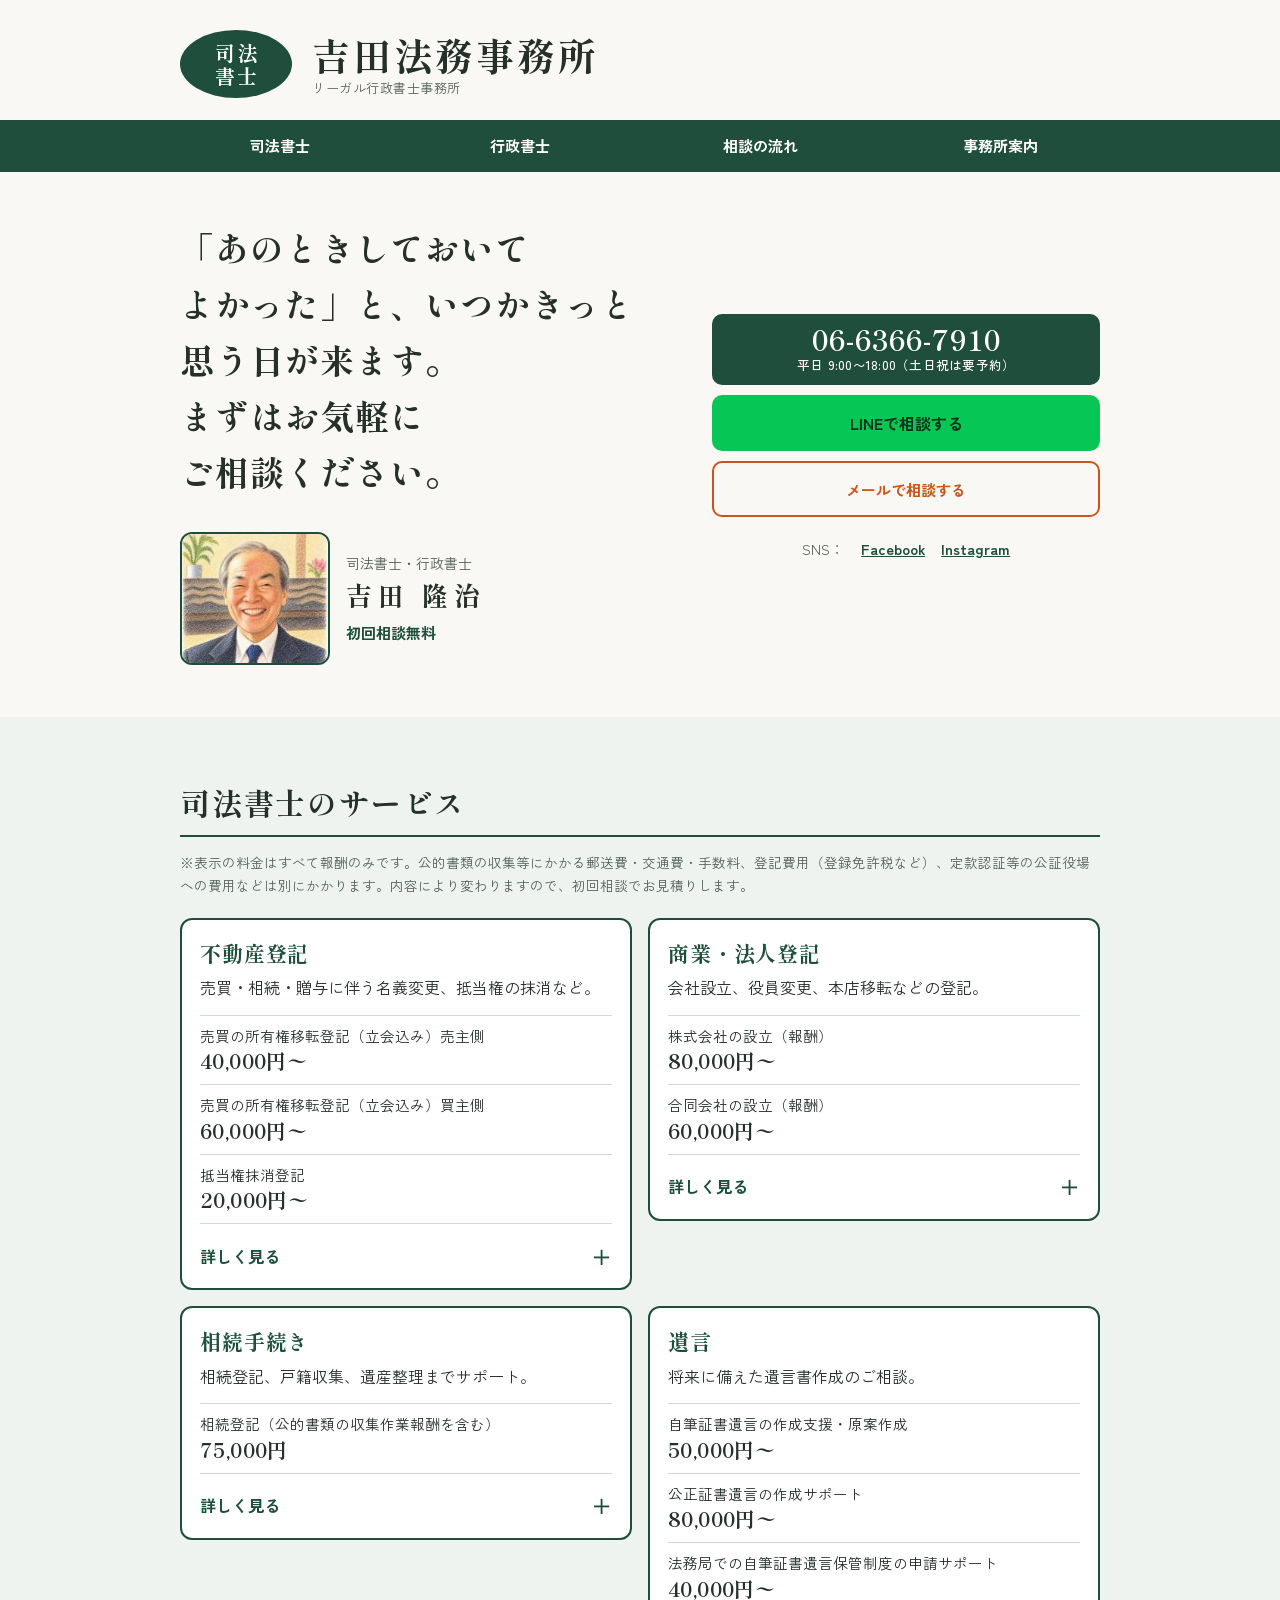
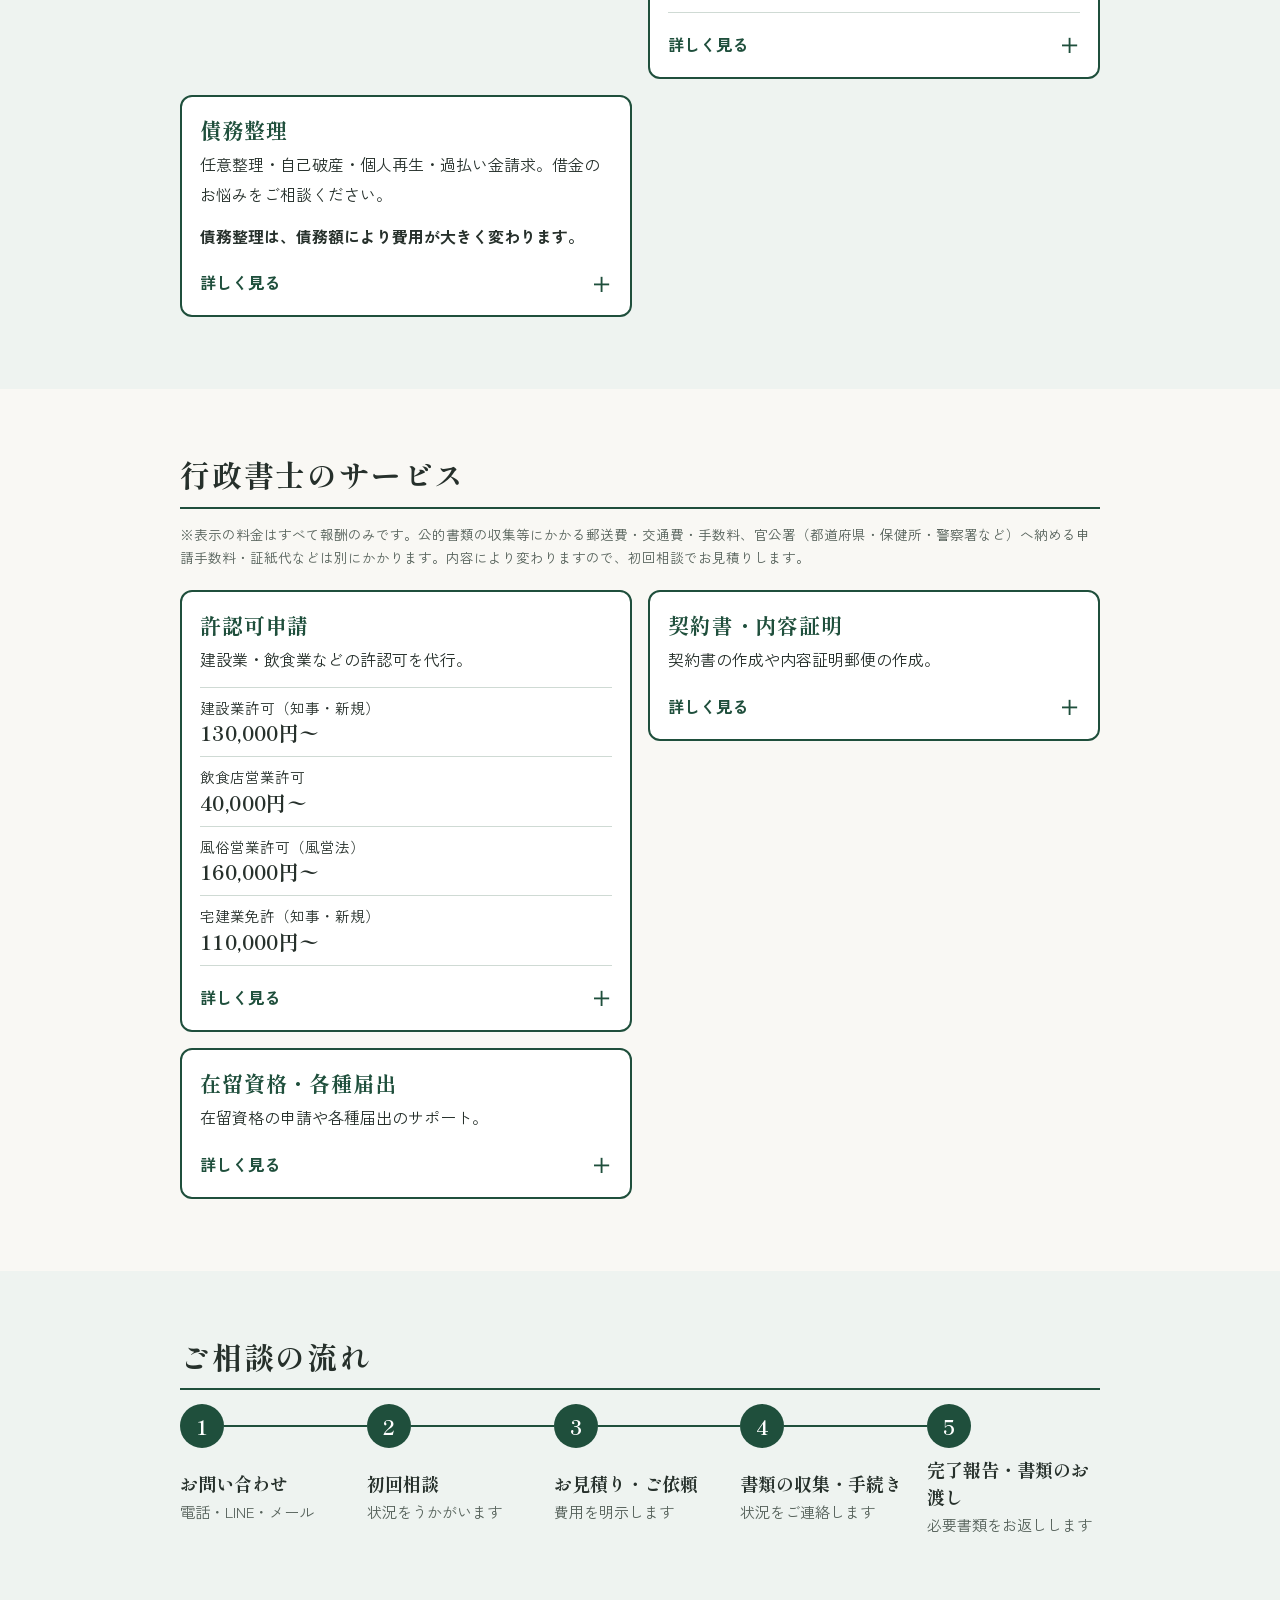
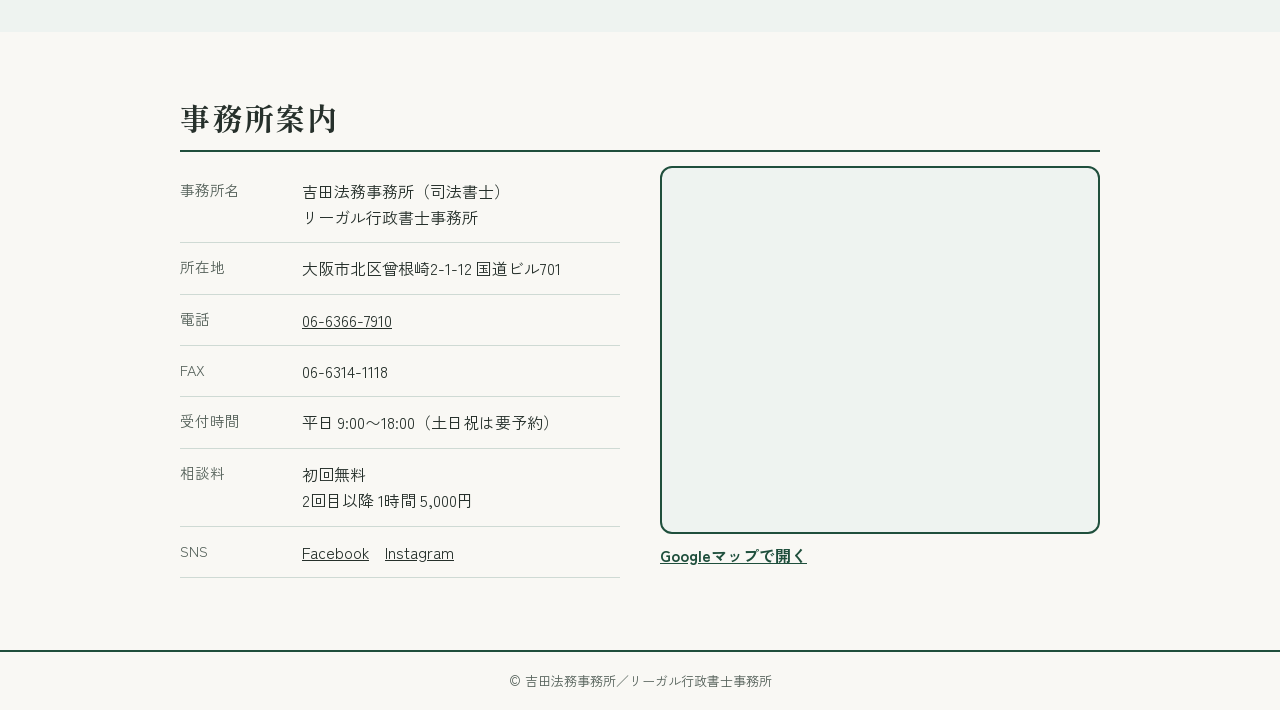
==== case-2611-a8f3/index.html @ 08116816 "確認用ページを更新 Co-Authored-By: Claude Opus 5.5 <noreply@anthropic.com> Claude-Session: https://claude.ai/" ====
<!doctype html>
<html lang="ja">
<head>
<meta charset="utf-8">
<meta name="robots" content="noindex, nofollow">
<meta name="viewport" content="width=device-width, initial-scale=1">
<title>吉田法務事務所｜大阪市北区の司法書士・行政書士</title>
<meta name="description" content="大阪市北区曾根崎の司法書士・行政書士事務所。不動産登記、相続、会社設立、遺言、債務整理、許認可申請などのご相談を承ります。初回相談無料。">
<link rel="preconnect" href="https://fonts.googleapis.com">
<link rel="preconnect" href="https://fonts.gstatic.com" crossorigin>
<link href="https://fonts.googleapis.com/css2?family=Shippori+Mincho:wght@500;700&family=Zen+Kaku+Gothic+New:wght@400;500;700&display=swap" rel="stylesheet">
<style>
:root{
  --green:#1f4f3c;      /* 名刺の楕円・枠・罫線の深緑 */
  --green-pale:#eef3f0;
  --ink:#26302b;
  --muted:#55615a;
  --orange:#c9541c;     /* 名刺のメールアドレスの色 */
  --line-green:#06c755;
  --paper:#f9f8f4;
  --mincho:"Shippori Mincho","Hiragino Mincho ProN","Yu Mincho","Noto Serif CJK JP",serif;
  --gothic:"Zen Kaku Gothic New","Hiragino Kaku Gothic ProN","Yu Gothic","Noto Sans CJK JP",sans-serif;
}
*{box-sizing:border-box}
html{scroll-behavior:smooth;-webkit-text-size-adjust:100%;scroll-padding-top:58px}
body{margin:0;background:var(--paper);color:var(--ink);font:400 16px/1.85 var(--gothic);padding-bottom:76px;overflow-wrap:anywhere}
a{color:inherit}
:focus-visible{outline:3px solid var(--orange);outline-offset:2px}
h1,h2,h3,p,ul,dl,dd,ol{margin:0;padding:0}
.wrap{max-width:960px;margin:0 auto;padding-left:20px;padding-right:20px}

/* 名刺の上段：楕円＋事務所名 */
.card-head{display:flex;align-items:center;gap:14px;padding:22px 0 18px}
.seal{flex:none;display:grid;place-items:center;width:84px;height:52px;border-radius:50%;background:var(--green);color:#fff;font:700 15px/1.15 var(--mincho);letter-spacing:.14em;text-align:center;padding-left:.14em}
.name{font:700 clamp(23px,6.6vw,38px)/1.25 var(--mincho);letter-spacing:.08em}
.subname{font-size:13px;color:var(--muted);letter-spacing:.04em;line-height:1.5}

.hero{display:grid;gap:24px;padding-top:30px;padding-bottom:44px}
.hero h1{font:700 clamp(21px,6vw,34px)/1.65 var(--mincho);letter-spacing:.03em}
.hero h1 span{display:block}
.person{display:flex;align-items:center;gap:16px}
.person img{width:124px;height:auto;display:block;border:2px solid var(--green);border-radius:12px}
.person .title{font-size:14px;color:var(--muted)}
.person .pname{font:700 26px/1.4 var(--mincho);letter-spacing:.22em}
.person .free{margin-top:6px;font-size:15px;font-weight:700;color:var(--green)}

.contact{display:grid;gap:10px}
.btn{display:flex;align-items:center;justify-content:center;min-height:56px;padding:10px 16px;border-radius:10px;font-weight:700;text-decoration:none;text-align:center;line-height:1.4}
.btn-tel{background:var(--green);color:#fff;font:700 27px/1.2 var(--mincho);letter-spacing:.04em;flex-direction:column}
.btn-tel small{font:500 12.5px/1.5 var(--gothic);letter-spacing:.02em}
.btn-line{background:var(--line-green);color:#04331a}
.btn-mail{border:2px solid var(--orange);color:var(--orange);font-size:15px}

.sns{display:flex;align-items:center;justify-content:center;gap:16px;font-size:14.5px;color:var(--muted)}
.sns a{display:inline-flex;align-items:center;min-height:44px;font-weight:700;color:var(--green)}
/* 名刺の左下の枠 */
.frame{border:2px solid var(--green);border-radius:12px;background:#fff}

/* ナビゲーション：名刺の中央の線を太くした帯 */
.gnav{position:sticky;top:0;z-index:6;background:var(--green)}
.gnav ul{list-style:none;display:grid;grid-template-columns:repeat(4,1fr);max-width:960px;margin:0 auto}
.gnav a{display:flex;align-items:center;justify-content:center;min-height:48px;padding:4px 2px;color:#fff;text-decoration:none;font-weight:700;font-size:13px;line-height:1.3;text-align:center}
.gnav a:focus-visible{outline-color:#fff;outline-offset:-4px}
/* セクションの区切り：背景を交互に変える */
.band{padding:48px 0 56px}
.band-pale{background:var(--green-pale)}
.sec-title{font:700 clamp(23px,6vw,30px)/1.45 var(--mincho);letter-spacing:.06em;padding-bottom:10px;border-bottom:2px solid var(--green);margin-bottom:14px}
.note{font-size:13.5px;line-height:1.75;color:var(--muted);margin-bottom:20px}
.svc-grid{display:grid;gap:16px;align-items:start}

.svc{padding:18px 18px 8px}
.svc h3{font:700 21px/1.5 var(--mincho);color:var(--green);letter-spacing:.04em}
.svc .lead{margin-top:4px}
.prices{margin-top:12px;border-top:1px solid #cfdad4}
.prices div{padding:9px 0;border-bottom:1px solid #cfdad4;line-height:1.55}
.prices dt{font-size:14.5px}
.prices dd{font:700 20px/1.4 var(--mincho);color:var(--ink);letter-spacing:.02em}
.price-text{margin-top:12px;font-weight:700}
details{margin-top:8px}
summary{cursor:pointer;min-height:48px;display:flex;align-items:center;justify-content:space-between;font-weight:700;color:var(--green);list-style:none}
summary::-webkit-details-marker{display:none}
summary::after{content:"＋";font-size:20px}
details[open] summary::after{content:"－"}
.detail h4{margin:12px 0 2px;font-size:15px;color:var(--green)}
.detail ul{padding-left:1.2em;font-size:15px;line-height:1.75}
.detail .small{margin:12px 0 10px;font-size:13.5px;line-height:1.75;color:var(--muted)}

.flow{list-style:none;display:grid;gap:0}
.flow li{display:grid;grid-template-columns:44px 1fr;gap:14px;padding-bottom:20px;position:relative}
.flow li:not(:last-child)::before{content:"";position:absolute;left:21px;top:44px;bottom:0;width:2px;background:var(--green)}
.flow .num{width:44px;height:44px;border-radius:50%;background:var(--green);color:#fff;display:grid;place-items:center;font:700 20px var(--mincho)}
.flow strong{display:block;font:700 18px/1.5 var(--mincho)}
.flow span.t{font-size:15px;color:var(--muted)}

.office{display:grid;gap:0}
.office-layout{display:grid;gap:24px}
.map iframe{display:block;width:100%;height:280px;border:2px solid var(--green);border-radius:12px;background:var(--green-pale)}
.map a{display:inline-flex;align-items:center;min-height:44px;font-weight:700;color:var(--green)}
.office div{display:grid;grid-template-columns:5.5em 1fr;gap:10px;padding:12px 0;border-bottom:1px solid #cfdad4;line-height:1.65}
.office dt{color:var(--muted);font-size:14.5px}
.office a.mail{color:var(--orange)}
footer{border-top:2px solid var(--green);padding:18px 0;font-size:13px;color:var(--muted);text-align:center;line-height:1.7}

/* スマホ下部の連絡ボタン */
.bar{position:fixed;left:0;right:0;bottom:0;z-index:5;display:grid;grid-template-columns:5fr 4fr 4fr;gap:8px;padding:8px 10px calc(8px + env(safe-area-inset-bottom));background:#fff;border-top:2px solid var(--green)}
.bar a{min-height:50px;display:flex;align-items:center;justify-content:center;border-radius:9px;text-decoration:none;font-weight:700;font-size:15px}
.bar .t{background:var(--green);color:#fff}
.bar .l{background:var(--line-green);color:#04331a}
.bar .m{border:2px solid var(--orange);color:var(--orange)}

@media (min-width:760px){
  body{padding-bottom:0}
  .bar{display:none}
  .card-head{gap:20px;padding:30px 0 22px}
  .seal{width:112px;height:68px;font-size:20px}
  .hero{grid-template-columns:1.25fr 1fr;align-items:center;gap:32px 48px;padding-top:48px;padding-bottom:52px}
  .hero h1,.person{grid-column:1}
  .contact{grid-column:2;grid-row:1 / span 2}
  .person img{width:150px}
  .svc-grid{grid-template-columns:1fr 1fr}
  .gnav a{font-size:15px;min-height:52px}
  .band{padding:64px 0 72px}
  .flow{grid-template-columns:repeat(5,1fr);gap:14px}
  .flow li{grid-template-columns:1fr;gap:8px}
  .flow li:not(:last-child)::before{left:44px;right:-14px;top:21px;bottom:auto;width:auto;height:2px}
  .office div{grid-template-columns:7em 1fr}
  .office-layout{grid-template-columns:1fr 1fr;gap:40px;align-items:stretch}
  .map{display:flex;flex-direction:column}
  .map iframe{flex:1;min-height:320px;height:auto}
}
@media (prefers-reduced-motion:reduce){html{scroll-behavior:auto}}
</style>
</head>
<body>
<div class="wrap">
  <header class="card-head">
    <div class="seal" aria-hidden="true">司法<br>書士</div>
    <div>
      <div class="name">吉田法務事務所</div>
      <div class="subname">リーガル行政書士事務所</div>
    </div>
  </header>
</div>
<nav class="gnav" aria-label="ページ内メニュー">
  <ul>
    <li><a href="#shihou">司法書士</a></li>
    <li><a href="#gyousei">行政書士</a></li>
    <li><a href="#flow">相談の流れ</a></li>
    <li><a href="#office">事務所案内</a></li>
  </ul>
</nav>

<main>
  <div class="wrap hero">
    <h1><span>「あのときしておいて</span><span>よかった」と、いつかきっと</span><span>思う日が来ます。</span><span>まずはお気軽に</span><span>ご相談ください。</span></h1>
    <div class="person">
      <img src="assets/yoshida.jpg" width="193" height="170" alt="吉田隆治の似顔絵イラスト">
      <div>
        <div class="title">司法書士・行政書士</div>
        <div class="pname">吉田 隆治</div>
        <div class="free">初回相談無料</div>
      </div>
    </div>
    <div class="contact" id="contact">
      <a class="btn btn-tel" href="tel:0663667910">06-6366-7910<small>平日 9:00〜18:00（土日祝は要予約）</small></a>
      <a class="btn btn-line" href="https://lin.ee/ox8c9HK" target="_blank" rel="noopener">LINEで相談する</a>
      <a class="btn btn-mail" href="mailto:yoshidahoumujimusho@gmail.com">メールで相談する</a>
      <p class="sns">SNS：<a href="https://www.facebook.com/share/156BoX4msZd/" target="_blank" rel="noopener">Facebook</a><a href="https://www.instagram.com/yoshidahoumujimusho/" target="_blank" rel="noopener">Instagram</a></p>
    </div>
  </div>

  <section id="shihou" class="band band-pale"><div class="wrap">
    <h2 class="sec-title">司法書士のサービス</h2>
    <p class="note">※表示の料金はすべて報酬のみです。公的書類の収集等にかかる郵送費・交通費・手数料、登記費用（登録免許税など）、定款認証等の公証役場への費用などは別にかかります。内容により変わりますので、初回相談でお見積りします。</p>
    <div class="svc-grid">

      <article class="svc frame">
        <h3>不動産登記</h3>
        <p class="lead">売買・相続・贈与に伴う名義変更、抵当権の抹消など。</p>
        <dl class="prices">
          <div><dt>売買の所有権移転登記（立会込み）売主側</dt><dd>40,000円〜</dd></div>
          <div><dt>売買の所有権移転登記（立会込み）買主側</dt><dd>60,000円〜</dd></div>
          <div><dt>抵当権抹消登記</dt><dd>20,000円〜</dd></div>
        </dl>
        <details><summary>詳しく見る</summary><div class="detail">
          <h4>こんなときに</h4><ul><li>不動産を購入・売却した</li><li>親から家や土地をもらう</li><li>住宅ローンを完済した</li><li>離婚で名義を変えたい</li></ul>
          <h4>主な手続き</h4><ul><li>売買・贈与・財産分与による所有権移転登記</li><li>住宅ローン完済後の抵当権抹消登記</li><li>住所・氏名の変更登記</li></ul>
          <h4>必要書類の例</h4><ul><li>登記識別情報（権利証）</li><li>印鑑証明書・本人確認書類</li><li>固定資産評価証明書</li></ul>
          <p class="small">※内容により異なります。詳しくはご相談ください。</p>
        </div></details>
      </article>

      <article class="svc frame">
        <h3>商業・法人登記</h3>
        <p class="lead">会社設立、役員変更、本店移転などの登記。</p>
        <dl class="prices">
          <div><dt>株式会社の設立（報酬）</dt><dd>80,000円〜</dd></div>
          <div><dt>合同会社の設立（報酬）</dt><dd>60,000円〜</dd></div>
        </dl>
        <details><summary>詳しく見る</summary><div class="detail">
          <h4>こんなときに</h4><ul><li>会社を作りたい</li><li>役員が変わった・任期が来た</li><li>本店を移転する、社名を変える</li></ul>
          <h4>主な手続き</h4><ul><li>株式会社・合同会社の設立登記</li><li>役員変更登記</li><li>本店移転・商号変更・目的変更の登記</li><li>解散・清算の登記</li></ul>
          <h4>必要書類の例</h4><ul><li>定款の内容、役員の就任承諾書</li><li>役員の印鑑証明書</li><li>資本金の払込みを証する書面</li></ul>
          <p class="small">※会社の状況により異なります。</p>
        </div></details>
      </article>

      <article class="svc frame">
        <h3>相続手続き</h3>
        <p class="lead">相続登記、戸籍収集、遺産整理までサポート。</p>
        <dl class="prices">
          <div><dt>相続登記（公的書類の収集作業報酬を含む）</dt><dd>75,000円</dd></div>
        </dl>
        <details><summary>詳しく見る</summary><div class="detail">
          <h4>こんなときに</h4><ul><li>親が亡くなり、不動産の名義を変えたい</li><li>何から始めればよいかわからない</li><li>相続登記の期限が心配</li></ul>
          <p class="small">相続登記は2024年4月から義務化され、不動産を相続したことを知った日から3年以内の申請が必要です。</p>
          <h4>主な手続き</h4><ul><li>戸籍の収集・相続人の調査</li><li>遺産分割協議書の作成</li><li>相続登記の申請</li><li>預貯金などの遺産整理</li></ul>
          <h4>必要書類の例</h4><ul><li>亡くなった方の出生から死亡までの戸籍</li><li>相続人の戸籍・住民票</li><li>固定資産評価証明書</li></ul>
        </div></details>
      </article>

      <article class="svc frame">
        <h3>遺言</h3>
        <p class="lead">将来に備えた遺言書作成のご相談。</p>
        <dl class="prices">
          <div><dt>自筆証書遺言の作成支援・原案作成</dt><dd>50,000円〜</dd></div>
          <div><dt>公正証書遺言の作成サポート</dt><dd>80,000円〜</dd></div>
          <div><dt>法務局での自筆証書遺言保管制度の申請サポート</dt><dd>40,000円〜</dd></div>
        </dl>
        <details><summary>詳しく見る</summary><div class="detail">
          <h4>こんなときに</h4><ul><li>遺言を残したい</li><li>認知症になる前に備えたい</li></ul>
          <h4>主な手続き</h4><ul><li>自筆証書遺言・公正証書遺言の作成サポート</li><li>法務局での自筆証書遺言保管制度の申請サポート</li></ul>
          <h4>必要書類の例</h4><ul><li>戸籍、不動産の登記情報</li><li>財産の一覧（預貯金・不動産など）</li></ul>
        </div></details>
      </article>

      <article class="svc frame">
        <h3>債務整理</h3>
        <p class="lead">任意整理・自己破産・個人再生・過払い金請求。借金のお悩みをご相談ください。</p>
        <p class="price-text">債務整理は、債務額により費用が大きく変わります。</p>
        <details><summary>詳しく見る</summary><div class="detail">
          <h4>こんなときに</h4><ul><li>返済が苦しい</li><li>督促の連絡が来ている</li><li>以前、高い金利で借りていた</li></ul>
          <h4>主な手続き</h4><ul><li>任意整理：債権者と交渉し、返済条件の見直しを目指します</li><li>個人再生：裁判所の手続きで借金の減額を目指します</li><li>自己破産：裁判所の手続きで免責を目指します</li><li>過払い金返還請求</li></ul>
          <h4>必要書類の例</h4><ul><li>借入先と金額のわかる資料</li><li>取引明細・請求書</li><li>収入のわかる資料（給与明細など）</li></ul>
          <p class="small">※個人再生・自己破産は、裁判所に提出する書類の作成をサポートします。債権者1社あたりの額が140万円を超える交渉・訴訟の代理は司法書士にはできないため、その場合は弁護士へのご相談をご案内します。</p>
        </div></details>
      </article>

    </div>
  </div></section>

  <section id="gyousei" class="band"><div class="wrap">
    <h2 class="sec-title">行政書士のサービス</h2>
    <p class="note">※表示の料金はすべて報酬のみです。公的書類の収集等にかかる郵送費・交通費・手数料、官公署（都道府県・保健所・警察署など）へ納める申請手数料・証紙代などは別にかかります。内容により変わりますので、初回相談でお見積りします。</p>
    <div class="svc-grid">

      <article class="svc frame">
        <h3>許認可申請</h3>
        <p class="lead">建設業・飲食業などの許認可を代行。</p>
        <dl class="prices">
          <div><dt>建設業許可（知事・新規）</dt><dd>130,000円〜</dd></div>
          <div><dt>飲食店営業許可</dt><dd>40,000円〜</dd></div>
          <div><dt>風俗営業許可（風営法）</dt><dd>160,000円〜</dd></div>
          <div><dt>宅建業免許（知事・新規）</dt><dd>110,000円〜</dd></div>
        </dl>
        <details><summary>詳しく見る</summary><div class="detail">
          <h4>こんなときに</h4><ul><li>建設業を始めたい・許可を更新したい</li><li>飲食店を開業したい</li><li>中古品の売買を始めたい</li></ul>
          <h4>主な手続き</h4><ul><li>建設業許可の新規・更新・変更</li><li>飲食店営業許可</li><li>風俗営業許可（風営法）</li><li>宅建業免許の新規・更新</li><li>古物商許可</li><li>各種届出</li></ul>
          <h4>必要書類の例</h4><ul><li>登記事項証明書・身分証明書</li><li>事務所や店舗の図面</li><li>経歴や資格のわかる書類</li></ul>
          <p class="small">※許可の種類により異なります。</p>
        </div></details>
      </article>

      <article class="svc frame">
        <h3>契約書・内容証明</h3>
        <p class="lead">契約書の作成や内容証明郵便の作成。</p>
        <details><summary>詳しく見る</summary><div class="detail">
          <h4>こんなときに</h4><ul><li>取引先との契約書を作りたい</li><li>未払い代金などを書面で請求したい</li></ul>
          <h4>主な手続き</h4><ul><li>業務委託・賃貸借・売買などの契約書の作成・チェック</li><li>内容証明郵便の作成</li></ul>
          <h4>必要書類の例</h4><ul><li>これまでのやり取りの資料</li><li>相手方の情報</li></ul>
          <p class="small">※紛争になっている案件の、相手方との交渉の代理はできません。</p>
        </div></details>
      </article>

      <article class="svc frame">
        <h3>在留資格・各種届出</h3>
        <p class="lead">在留資格の申請や各種届出のサポート。</p>
        <details><summary>詳しく見る</summary><div class="detail">
          <h4>こんなときに</h4><ul><li>外国人の方を雇用したい</li><li>在留期間を更新したい</li></ul>
          <h4>主な手続き</h4><ul><li>在留資格認定証明書交付申請</li><li>在留期間の更新・在留資格の変更</li><li>各種届出</li></ul>
          <h4>必要書類の例</h4><ul><li>パスポート・在留カード</li><li>雇用契約書など</li></ul>
          <p class="small">※在留資格の種類により異なります。</p>
        </div></details>
      </article>

    </div>
  </div></section>

  <section id="flow" class="band band-pale"><div class="wrap">
    <h2 class="sec-title">ご相談の流れ</h2>
    <ol class="flow">
      <li><div class="num">1</div><div><strong>お問い合わせ</strong><span class="t">電話・LINE・メール</span></div></li>
      <li><div class="num">2</div><div><strong>初回相談</strong><span class="t">状況をうかがいます</span></div></li>
      <li><div class="num">3</div><div><strong>お見積り・ご依頼</strong><span class="t">費用を明示します</span></div></li>
      <li><div class="num">4</div><div><strong>書類の収集・手続き</strong><span class="t">状況をご連絡します</span></div></li>
      <li><div class="num">5</div><div><strong>完了報告・書類のお渡し</strong><span class="t">必要書類をお返しします</span></div></li>
    </ol>
  </div></section>

  <section id="office" class="band"><div class="wrap">
    <h2 class="sec-title">事務所案内</h2>
    <div class="office-layout">
    <dl class="office">
      <div><dt>事務所名</dt><dd>吉田法務事務所（司法書士）<br>リーガル行政書士事務所</dd></div>
      <div><dt>所在地</dt><dd>大阪市北区曾根崎2-1-12 国道ビル701</dd></div>
      <div><dt>電話</dt><dd><a href="tel:0663667910">06-6366-7910</a></dd></div>
      <div><dt>FAX</dt><dd>06-6314-1118</dd></div>
      <div><dt>受付時間</dt><dd>平日 9:00〜18:00（土日祝は要予約）</dd></div>
      <div><dt>相談料</dt><dd>初回無料<br>2回目以降 1時間 5,000円</dd></div>
      <div><dt>SNS</dt><dd><a href="https://www.facebook.com/share/156BoX4msZd/" target="_blank" rel="noopener">Facebook</a>　<a href="https://www.instagram.com/yoshidahoumujimusho/" target="_blank" rel="noopener">Instagram</a></dd></div>
    </dl>
    <div class="map">
      <iframe src="https://www.google.com/maps?q=%E5%A4%A7%E9%98%AA%E5%B8%82%E5%8C%97%E5%8C%BA%E6%9B%BE%E6%A0%B9%E5%B4%8E2-1-12&amp;z=17&amp;hl=ja&amp;output=embed" title="吉田法務事務所の地図" loading="lazy" referrerpolicy="no-referrer-when-downgrade"></iframe>
      <a href="https://www.google.com/maps/search/?api=1&amp;query=%E5%A4%A7%E9%98%AA%E5%B8%82%E5%8C%97%E5%8C%BA%E6%9B%BE%E6%A0%B9%E5%B4%8E2-1-12" target="_blank" rel="noopener">Googleマップで開く</a>
    </div>
    </div>
  </div></section>
</main>

<footer>© 吉田法務事務所／リーガル行政書士事務所</footer>

<div class="bar" aria-label="連絡先">
  <a class="t" href="tel:0663667910">電話する</a>
  <a class="l" href="https://lin.ee/ox8c9HK" target="_blank" rel="noopener">LINE</a>
  <a class="m" href="mailto:yoshidahoumujimusho@gmail.com">メール</a>
</div>
</body>
</html>
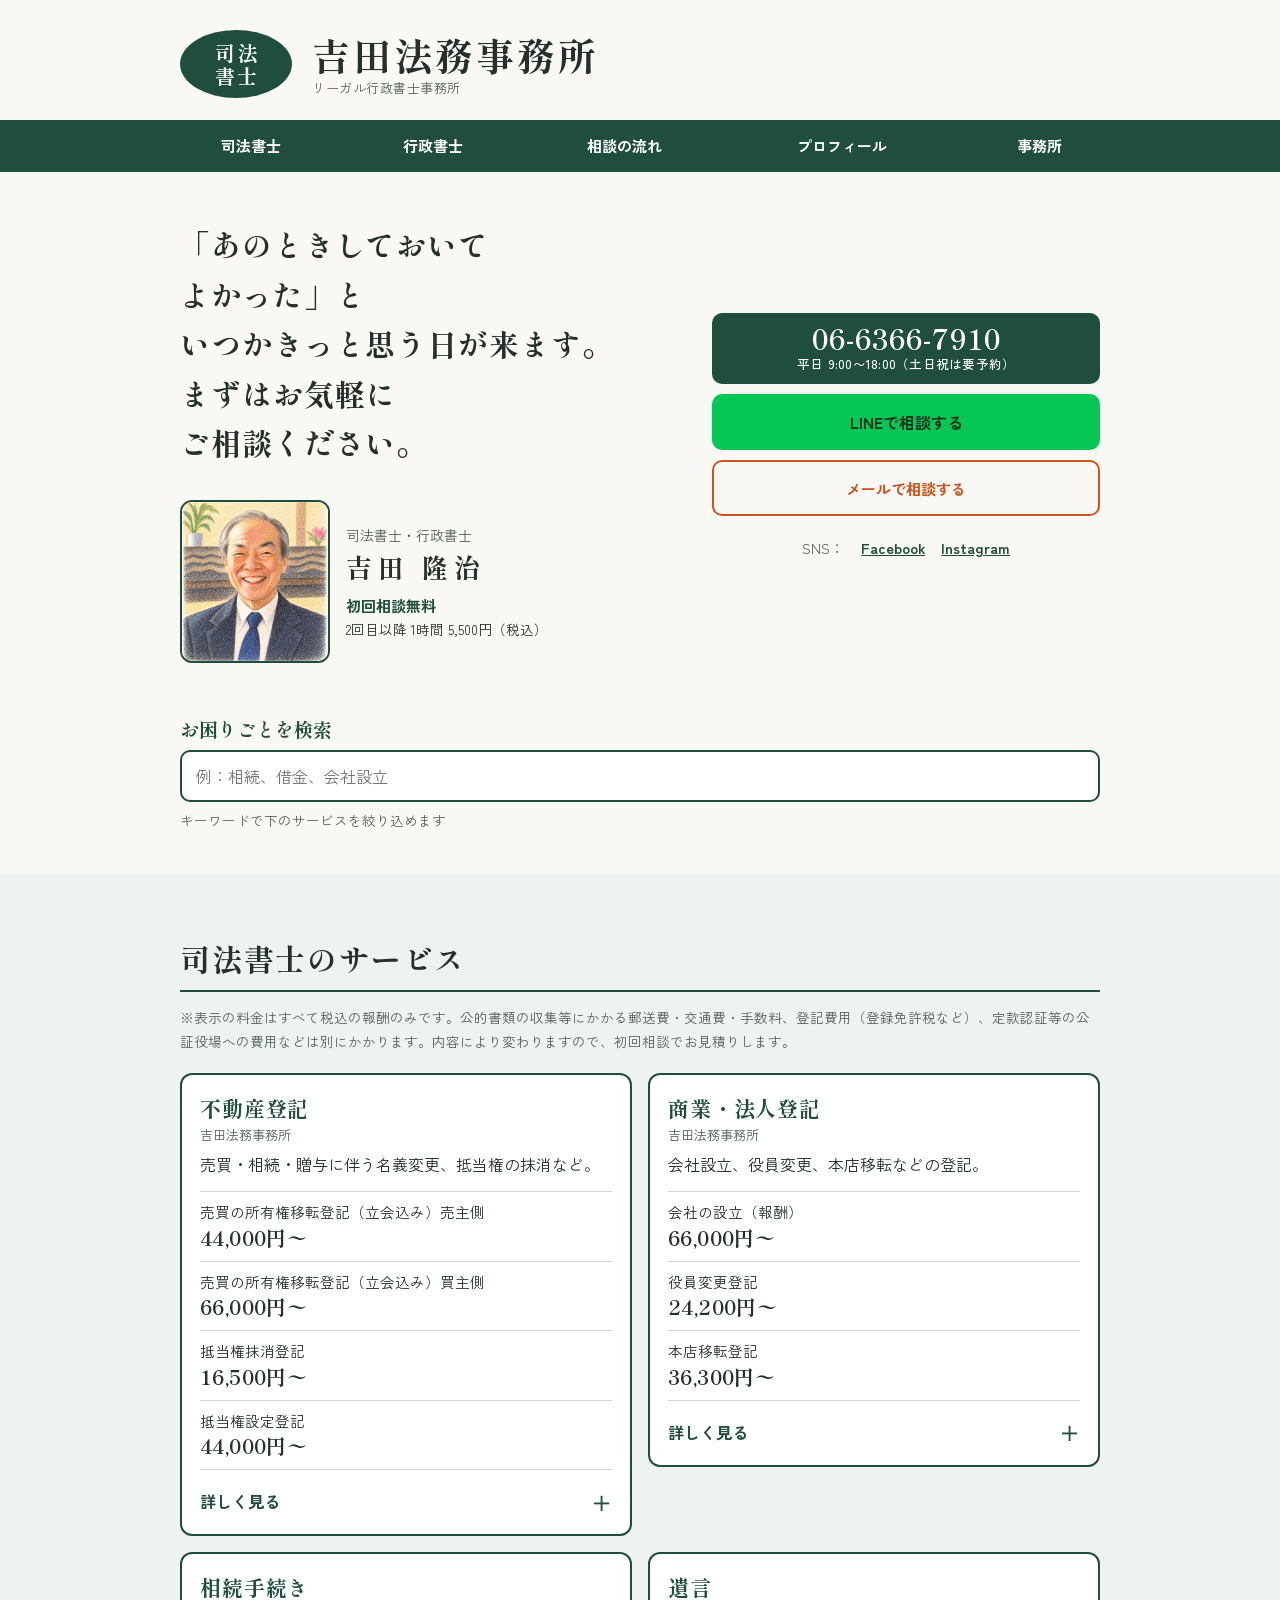
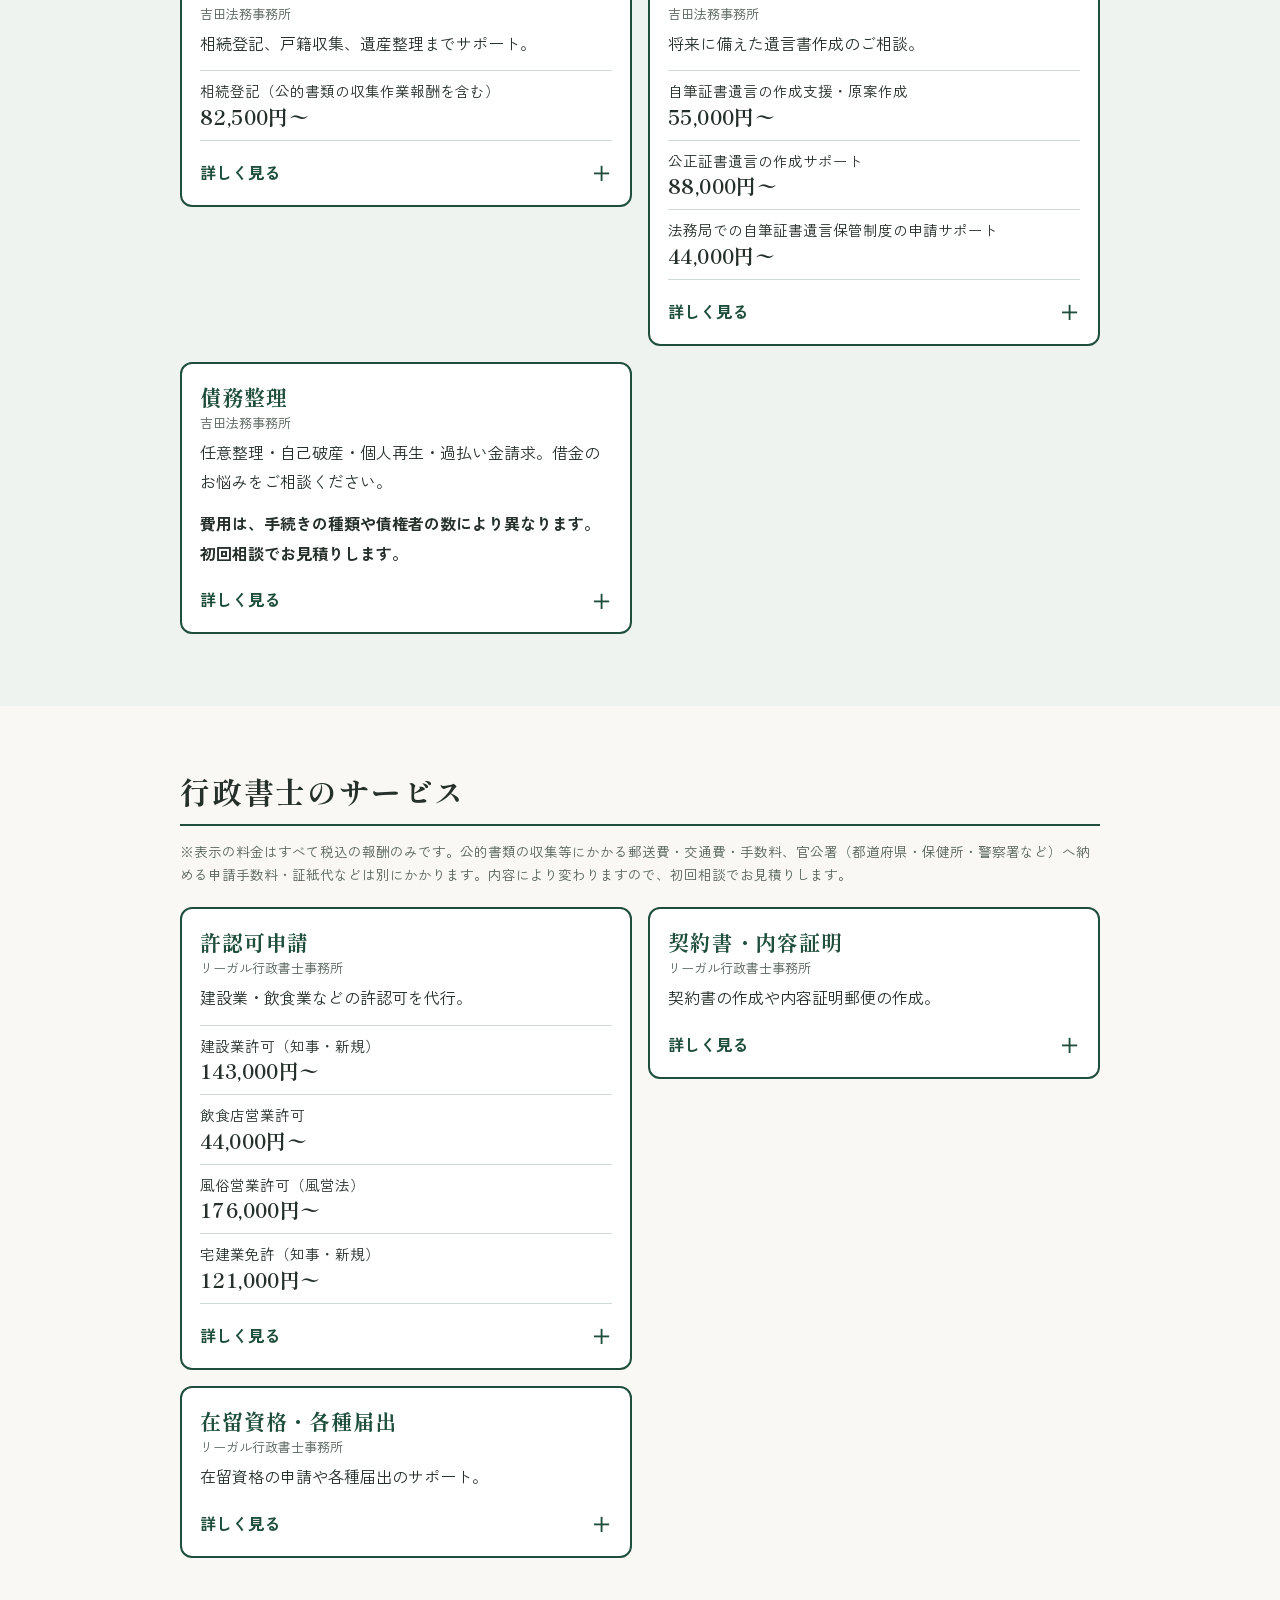
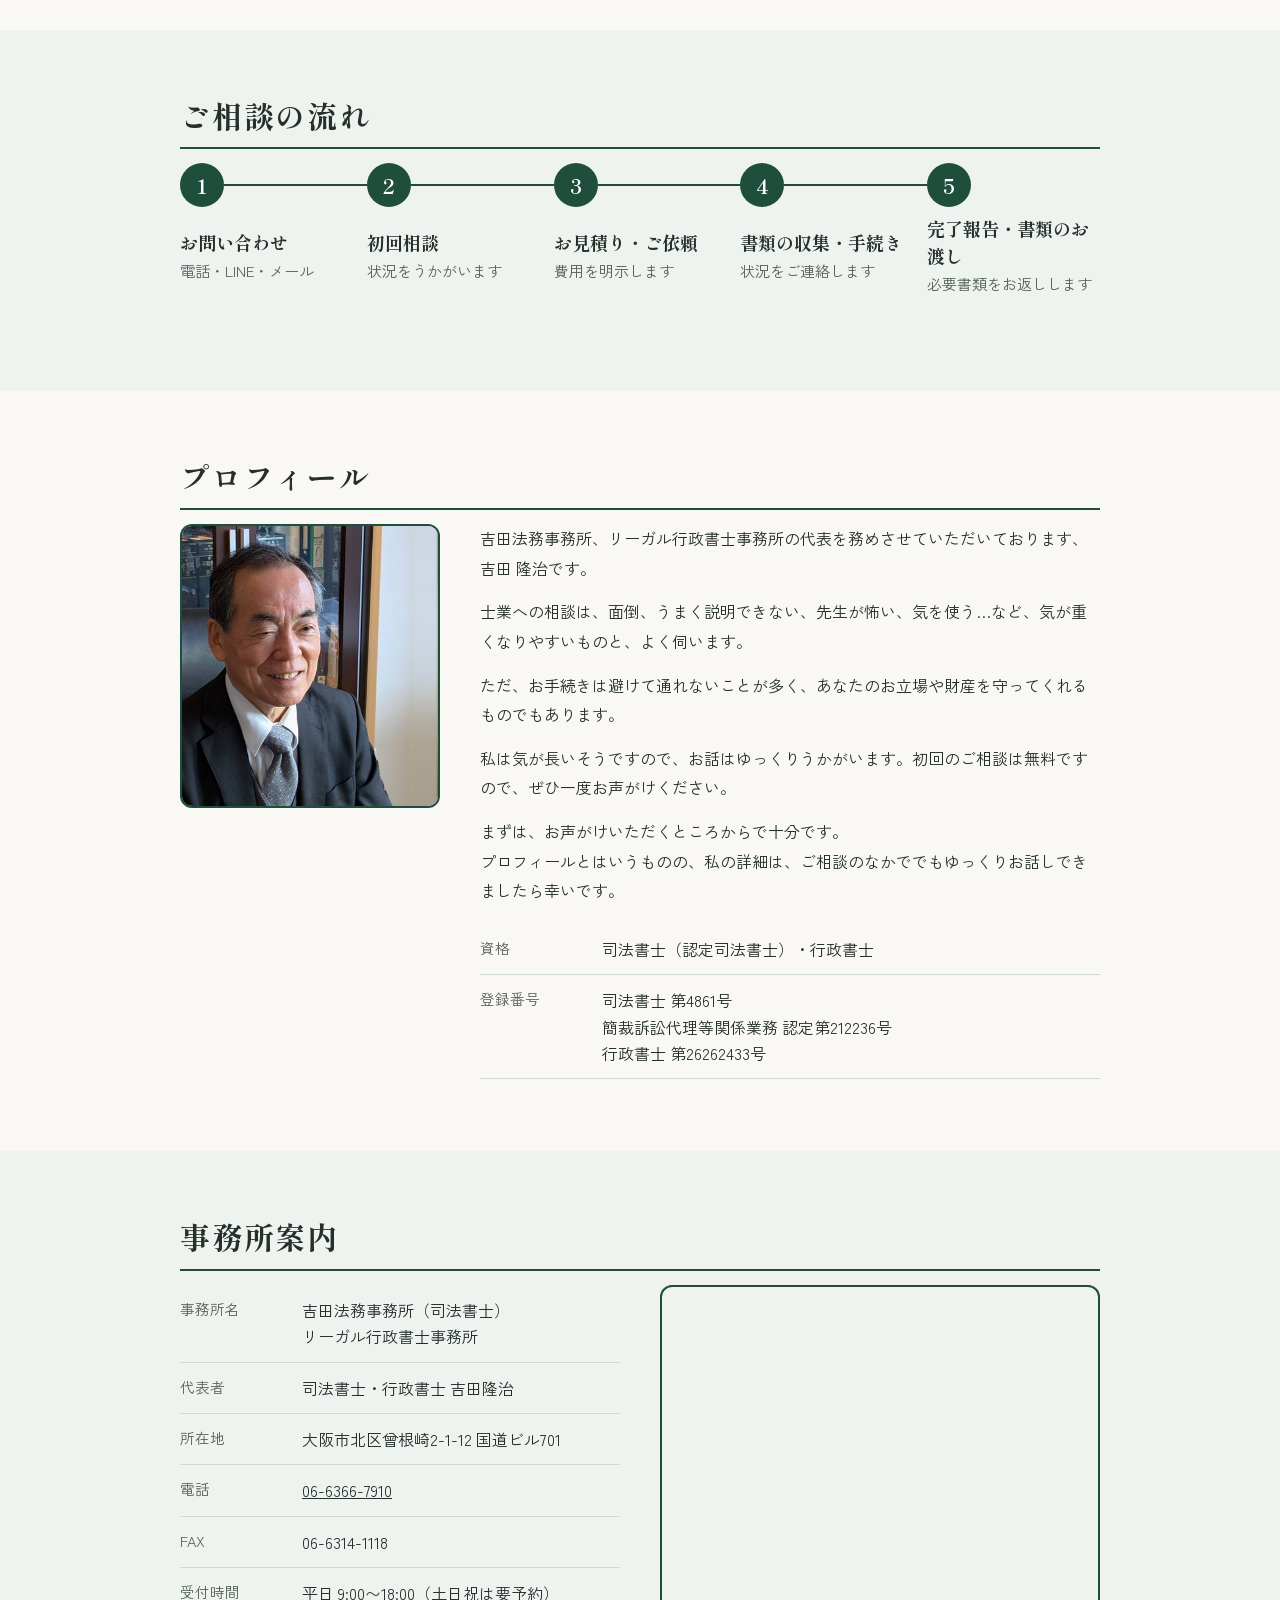
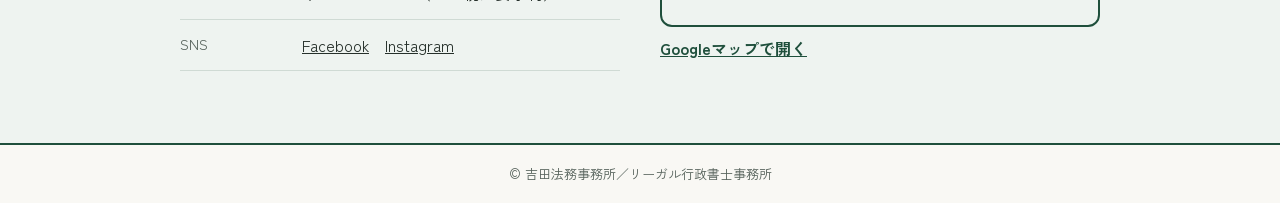
==== commit c772f756: "確認用ページを更新 Co-Authored-By: Claude Opus 5.5 <noreply@anthropic.com> Claude-Session: https://claude.ai/" ====
--- a/case-2611-a8f3/index.html
+++ b/case-2611-a8f3/index.html
@@ -43,6 +43,8 @@
 .person .title{font-size:14px;color:var(--muted)}
 .person .pname{font:700 26px/1.4 var(--mincho);letter-spacing:.22em}
 .person .free{margin-top:6px;font-size:15px;font-weight:700;color:var(--green)}
+.person .fee{font-size:13.5px;line-height:1.5}
+.svc .office-name{font-size:13px;color:var(--muted);line-height:1.6}
 
 .contact{display:grid;gap:10px}
 .btn{display:flex;align-items:center;justify-content:center;min-height:56px;padding:10px 16px;border-radius:10px;font-weight:700;text-decoration:none;text-align:center;line-height:1.4}
@@ -56,10 +58,16 @@
 /* 名刺の左下の枠 */
 .frame{border:2px solid var(--green);border-radius:12px;background:#fff}
 
+.search{padding-bottom:40px}
+.search label{display:block;font:700 19px/1.5 var(--mincho);color:var(--green);margin-bottom:6px}
+.search input{width:100%;min-height:52px;padding:10px 14px;border:2px solid var(--green);border-radius:10px;background:#fff;color:var(--ink);font:400 16px var(--gothic)}
+.search-help{margin-top:6px;font-size:13.5px;color:var(--muted)}
+.search-none{margin-top:12px;padding:14px 16px;font-size:15px}
+[hidden]{display:none!important}
 /* ナビゲーション：名刺の中央の線を太くした帯 */
 .gnav{position:sticky;top:0;z-index:6;background:var(--green)}
-.gnav ul{list-style:none;display:grid;grid-template-columns:repeat(4,1fr);max-width:960px;margin:0 auto}
-.gnav a{display:flex;align-items:center;justify-content:center;min-height:48px;padding:4px 2px;color:#fff;text-decoration:none;font-weight:700;font-size:13px;line-height:1.3;text-align:center}
+.gnav ul{list-style:none;display:grid;grid-template-columns:.9fr .9fr 1fr 1.15fr .8fr;max-width:960px;margin:0 auto}
+.gnav a{display:flex;align-items:center;justify-content:center;min-height:48px;padding:4px 0;color:#fff;text-decoration:none;font-weight:700;font-size:12.5px;line-height:1.3;text-align:center}
 .gnav a:focus-visible{outline-color:#fff;outline-offset:-4px}
 /* セクションの区切り：背景を交互に変える */
 .band{padding:48px 0 56px}
@@ -94,6 +102,10 @@
 
 .office{display:grid;gap:0}
 .office-layout{display:grid;gap:24px}
+.profile{display:grid;gap:20px}
+.profile img{display:block;width:min(240px,70%);height:auto;margin:0 auto;border:2px solid var(--green);border-radius:12px}
+.profile-text p{margin-bottom:14px}
+.profile-text .office{margin-top:18px}
 .map iframe{display:block;width:100%;height:280px;border:2px solid var(--green);border-radius:12px;background:var(--green-pale)}
 .map a{display:inline-flex;align-items:center;min-height:44px;font-weight:700;color:var(--green)}
 .office div{display:grid;grid-template-columns:5.5em 1fr;gap:10px;padding:12px 0;border-bottom:1px solid #cfdad4;line-height:1.65}
@@ -115,6 +127,7 @@
   .seal{width:112px;height:68px;font-size:20px}
   .hero{grid-template-columns:1.25fr 1fr;align-items:center;gap:32px 48px;padding-top:48px;padding-bottom:52px}
   .hero h1,.person{grid-column:1}
+  .hero h1{font-size:30px}
   .contact{grid-column:2;grid-row:1 / span 2}
   .person img{width:150px}
   .svc-grid{grid-template-columns:1fr 1fr}
@@ -124,6 +137,8 @@
   .flow li{grid-template-columns:1fr;gap:8px}
   .flow li:not(:last-child)::before{left:44px;right:-14px;top:21px;bottom:auto;width:auto;height:2px}
   .office div{grid-template-columns:7em 1fr}
+  .profile{grid-template-columns:260px 1fr;gap:40px;align-items:start}
+  .profile img{width:100%}
   .office-layout{grid-template-columns:1fr 1fr;gap:40px;align-items:stretch}
   .map{display:flex;flex-direction:column}
   .map iframe{flex:1;min-height:320px;height:auto}
@@ -146,19 +161,21 @@
     <li><a href="#shihou">司法書士</a></li>
     <li><a href="#gyousei">行政書士</a></li>
     <li><a href="#flow">相談の流れ</a></li>
-    <li><a href="#office">事務所案内</a></li>
+    <li><a href="#profile">プロフィール</a></li>
+    <li><a href="#office">事務所</a></li>
   </ul>
 </nav>
 
 <main>
   <div class="wrap hero">
-    <h1><span>「あのときしておいて</span><span>よかった」と、いつかきっと</span><span>思う日が来ます。</span><span>まずはお気軽に</span><span>ご相談ください。</span></h1>
+    <h1><span>「あのときしておいて</span><span>よかった」と</span><span>いつかきっと思う日が来ます。</span><span>まずはお気軽に</span><span>ご相談ください。</span></h1>
     <div class="person">
-      <img src="assets/yoshida.jpg" width="193" height="170" alt="吉田隆治の似顔絵イラスト">
+      <img src="assets/yoshida.jpg" width="520" height="569" alt="吉田隆治の似顔絵イラスト">
       <div>
         <div class="title">司法書士・行政書士</div>
         <div class="pname">吉田 隆治</div>
         <div class="free">初回相談無料</div>
+        <div class="fee">2回目以降 1時間 5,500円（税込）</div>
       </div>
     </div>
     <div class="contact" id="contact">
@@ -169,63 +186,72 @@
     </div>
   </div>
 
-  <section id="shihou" class="band band-pale"><div class="wrap">
+  <div class="wrap search" id="search-box" hidden>
+    <label for="search">お困りごとを検索</label>
+    <input id="search" type="search" placeholder="例：相続、借金、会社設立" autocomplete="off" enterkeyhint="search">
+    <p class="search-help" id="search-status" role="status">キーワードで下のサービスを絞り込めます</p>
+    <p class="search-none frame" id="search-none" hidden>該当するサービスが見つかりませんでした。別の言葉で探すか、お電話・LINE・メールでご相談ください。</p>
+  </div>
+
+  <section id="shihou" class="band band-pale svc-sec"><div class="wrap">
     <h2 class="sec-title">司法書士のサービス</h2>
-    <p class="note">※表示の料金はすべて報酬のみです。公的書類の収集等にかかる郵送費・交通費・手数料、登記費用（登録免許税など）、定款認証等の公証役場への費用などは別にかかります。内容により変わりますので、初回相談でお見積りします。</p>
+    <p class="note">※表示の料金はすべて税込の報酬のみです。公的書類の収集等にかかる郵送費・交通費・手数料、登記費用（登録免許税など）、定款認証等の公証役場への費用などは別にかかります。内容により変わりますので、初回相談でお見積りします。</p>
     <div class="svc-grid">
-
       <article class="svc frame">
         <h3>不動産登記</h3>
+        <p class="office-name">吉田法務事務所</p>
         <p class="lead">売買・相続・贈与に伴う名義変更、抵当権の抹消など。</p>
         <dl class="prices">
-          <div><dt>売買の所有権移転登記（立会込み）売主側</dt><dd>40,000円〜</dd></div>
-          <div><dt>売買の所有権移転登記（立会込み）買主側</dt><dd>60,000円〜</dd></div>
-          <div><dt>抵当権抹消登記</dt><dd>20,000円〜</dd></div>
-        </dl>
-        <details><summary>詳しく見る</summary><div class="detail">
-          <h4>こんなときに</h4><ul><li>不動産を購入・売却した</li><li>親から家や土地をもらう</li><li>住宅ローンを完済した</li><li>離婚で名義を変えたい</li></ul>
-          <h4>主な手続き</h4><ul><li>売買・贈与・財産分与による所有権移転登記</li><li>住宅ローン完済後の抵当権抹消登記</li><li>住所・氏名の変更登記</li></ul>
+          <div><dt>売買の所有権移転登記（立会込み）売主側</dt><dd>44,000円〜</dd></div>
+          <div><dt>売買の所有権移転登記（立会込み）買主側</dt><dd>66,000円〜</dd></div>
+          <div><dt>抵当権抹消登記</dt><dd>16,500円〜</dd></div>
+          <div><dt>抵当権設定登記</dt><dd>44,000円〜</dd></div>
+        </dl>
+        <details><summary>詳しく見る</summary><div class="detail">
+          <h4>こんなときに</h4><ul><li>不動産を購入・売却した</li><li>親から家や土地をもらう</li><li>住宅ローンを完済した</li><li>離婚で名義を変えたい</li><li>土地・家を担保にお金を借りたい</li></ul>
+          <h4>主な手続き</h4><ul><li>売買・贈与・財産分与による所有権移転登記</li><li>住宅ローン完済後の抵当権抹消登記</li><li>住宅ローン借入れ時等の抵当権設定登記</li><li>住所・氏名の変更登記</li></ul>
           <h4>必要書類の例</h4><ul><li>登記識別情報（権利証）</li><li>印鑑証明書・本人確認書類</li><li>固定資産評価証明書</li></ul>
           <p class="small">※内容により異なります。詳しくはご相談ください。</p>
         </div></details>
       </article>
-
       <article class="svc frame">
         <h3>商業・法人登記</h3>
+        <p class="office-name">吉田法務事務所</p>
         <p class="lead">会社設立、役員変更、本店移転などの登記。</p>
         <dl class="prices">
-          <div><dt>株式会社の設立（報酬）</dt><dd>80,000円〜</dd></div>
-          <div><dt>合同会社の設立（報酬）</dt><dd>60,000円〜</dd></div>
+          <div><dt>会社の設立（報酬）</dt><dd>66,000円〜</dd></div>
+          <div><dt>役員変更登記</dt><dd>24,200円〜</dd></div>
+          <div><dt>本店移転登記</dt><dd>36,300円〜</dd></div>
         </dl>
         <details><summary>詳しく見る</summary><div class="detail">
           <h4>こんなときに</h4><ul><li>会社を作りたい</li><li>役員が変わった・任期が来た</li><li>本店を移転する、社名を変える</li></ul>
-          <h4>主な手続き</h4><ul><li>株式会社・合同会社の設立登記</li><li>役員変更登記</li><li>本店移転・商号変更・目的変更の登記</li><li>解散・清算の登記</li></ul>
+          <h4>主な手続き</h4><ul><li>会社の設立登記</li><li>役員変更登記</li><li>本店移転・商号変更・目的変更の登記</li><li>解散・清算の登記</li></ul>
           <h4>必要書類の例</h4><ul><li>定款の内容、役員の就任承諾書</li><li>役員の印鑑証明書</li><li>資本金の払込みを証する書面</li></ul>
           <p class="small">※会社の状況により異なります。</p>
         </div></details>
       </article>
-
       <article class="svc frame">
         <h3>相続手続き</h3>
+        <p class="office-name">吉田法務事務所</p>
         <p class="lead">相続登記、戸籍収集、遺産整理までサポート。</p>
         <dl class="prices">
-          <div><dt>相続登記（公的書類の収集作業報酬を含む）</dt><dd>75,000円</dd></div>
+          <div><dt>相続登記（公的書類の収集作業報酬を含む）</dt><dd>82,500円〜</dd></div>
         </dl>
         <details><summary>詳しく見る</summary><div class="detail">
           <h4>こんなときに</h4><ul><li>親が亡くなり、不動産の名義を変えたい</li><li>何から始めればよいかわからない</li><li>相続登記の期限が心配</li></ul>
-          <p class="small">相続登記は2024年4月から義務化され、不動産を相続したことを知った日から3年以内の申請が必要です。</p>
+          <p class="small">相続登記は2024年4月から義務化され、不動産を相続したことを知った日から3年以内の申請が必要です。2024年3月以前に相続で取得したことを知った不動産は、2027年3月31日までに申請が必要です。</p>
           <h4>主な手続き</h4><ul><li>戸籍の収集・相続人の調査</li><li>遺産分割協議書の作成</li><li>相続登記の申請</li><li>預貯金などの遺産整理</li></ul>
           <h4>必要書類の例</h4><ul><li>亡くなった方の出生から死亡までの戸籍</li><li>相続人の戸籍・住民票</li><li>固定資産評価証明書</li></ul>
         </div></details>
       </article>
-
       <article class="svc frame">
         <h3>遺言</h3>
+        <p class="office-name">吉田法務事務所</p>
         <p class="lead">将来に備えた遺言書作成のご相談。</p>
         <dl class="prices">
-          <div><dt>自筆証書遺言の作成支援・原案作成</dt><dd>50,000円〜</dd></div>
-          <div><dt>公正証書遺言の作成サポート</dt><dd>80,000円〜</dd></div>
-          <div><dt>法務局での自筆証書遺言保管制度の申請サポート</dt><dd>40,000円〜</dd></div>
+          <div><dt>自筆証書遺言の作成支援・原案作成</dt><dd>55,000円〜</dd></div>
+          <div><dt>公正証書遺言の作成サポート</dt><dd>88,000円〜</dd></div>
+          <div><dt>法務局での自筆証書遺言保管制度の申請サポート</dt><dd>44,000円〜</dd></div>
         </dl>
         <details><summary>詳しく見る</summary><div class="detail">
           <h4>こんなときに</h4><ul><li>遺言を残したい</li><li>認知症になる前に備えたい</li></ul>
@@ -233,35 +259,36 @@
           <h4>必要書類の例</h4><ul><li>戸籍、不動産の登記情報</li><li>財産の一覧（預貯金・不動産など）</li></ul>
         </div></details>
       </article>
-
       <article class="svc frame">
         <h3>債務整理</h3>
+        <p class="office-name">吉田法務事務所</p>
         <p class="lead">任意整理・自己破産・個人再生・過払い金請求。借金のお悩みをご相談ください。</p>
-        <p class="price-text">債務整理は、債務額により費用が大きく変わります。</p>
-        <details><summary>詳しく見る</summary><div class="detail">
-          <h4>こんなときに</h4><ul><li>返済が苦しい</li><li>督促の連絡が来ている</li><li>以前、高い金利で借りていた</li></ul>
-          <h4>主な手続き</h4><ul><li>任意整理：債権者と交渉し、返済条件の見直しを目指します</li><li>個人再生：裁判所の手続きで借金の減額を目指します</li><li>自己破産：裁判所の手続きで免責を目指します</li><li>過払い金返還請求</li></ul>
+        <p class="price-text">費用は、手続きの種類や債権者の数により異なります。初回相談でお見積りします。</p>
+        <details><summary>詳しく見る</summary><div class="detail">
+          <h4>こんなときに</h4><ul><li>返済が苦しい</li><li>督促の連絡が来ている</li><li>分割で返せなくなり、一括請求された</li><li>各社への毎月の返済を、代わりに送金してほしい</li></ul>
+          <h4>主な手続き</h4><ul><li>任意整理：債権者との交渉（返済条件の見直しの協議）</li><li>個人再生：裁判所に提出する書類の作成支援</li><li>自己破産：裁判所に提出する書類の作成支援</li><li>過払い金返還請求</li><li>返済の代行（支払代行）：和解後の毎月の返済を、代わりに各社へ送金します（任意）</li></ul>
           <h4>必要書類の例</h4><ul><li>借入先と金額のわかる資料</li><li>取引明細・請求書</li><li>収入のわかる資料（給与明細など）</li></ul>
-          <p class="small">※個人再生・自己破産は、裁判所に提出する書類の作成をサポートします。債権者1社あたりの額が140万円を超える交渉・訴訟の代理は司法書士にはできないため、その場合は弁護士へのご相談をご案内します。</p>
-        </div></details>
-      </article>
-
+          <p class="small">※個人再生・自己破産は、裁判所に提出する書類の作成をサポートします。個々の債権の額が140万円を超える場合は、交渉・訴訟の代理は司法書士にはできないため、弁護士へのご相談をご案内します。</p>
+          <p class="small">※債務整理は、ご依頼をお受けする前に、必ず面談（対面またはオンライン）を行い、手続きの内容・費用・見通しをご説明します。結果をお約束するものではありません。</p>
+          <p class="small">※返済の代行は、ご希望の方のみお受けします（ご利用の強制はありません）。お預かりしたお金は、事務所の財産と分けた債務整理専用の口座で管理します。手数料は、事前にご説明します。</p>
+        </div></details>
+      </article>
     </div>
   </div></section>
 
-  <section id="gyousei" class="band"><div class="wrap">
+  <section id="gyousei" class="band svc-sec"><div class="wrap">
     <h2 class="sec-title">行政書士のサービス</h2>
-    <p class="note">※表示の料金はすべて報酬のみです。公的書類の収集等にかかる郵送費・交通費・手数料、官公署（都道府県・保健所・警察署など）へ納める申請手数料・証紙代などは別にかかります。内容により変わりますので、初回相談でお見積りします。</p>
+    <p class="note">※表示の料金はすべて税込の報酬のみです。公的書類の収集等にかかる郵送費・交通費・手数料、官公署（都道府県・保健所・警察署など）へ納める申請手数料・証紙代などは別にかかります。内容により変わりますので、初回相談でお見積りします。</p>
     <div class="svc-grid">
-
       <article class="svc frame">
         <h3>許認可申請</h3>
+        <p class="office-name">リーガル行政書士事務所</p>
         <p class="lead">建設業・飲食業などの許認可を代行。</p>
         <dl class="prices">
-          <div><dt>建設業許可（知事・新規）</dt><dd>130,000円〜</dd></div>
-          <div><dt>飲食店営業許可</dt><dd>40,000円〜</dd></div>
-          <div><dt>風俗営業許可（風営法）</dt><dd>160,000円〜</dd></div>
-          <div><dt>宅建業免許（知事・新規）</dt><dd>110,000円〜</dd></div>
+          <div><dt>建設業許可（知事・新規）</dt><dd>143,000円〜</dd></div>
+          <div><dt>飲食店営業許可</dt><dd>44,000円〜</dd></div>
+          <div><dt>風俗営業許可（風営法）</dt><dd>176,000円〜</dd></div>
+          <div><dt>宅建業免許（知事・新規）</dt><dd>121,000円〜</dd></div>
         </dl>
         <details><summary>詳しく見る</summary><div class="detail">
           <h4>こんなときに</h4><ul><li>建設業を始めたい・許可を更新したい</li><li>飲食店を開業したい</li><li>中古品の売買を始めたい</li></ul>
@@ -270,20 +297,20 @@
           <p class="small">※許可の種類により異なります。</p>
         </div></details>
       </article>
-
       <article class="svc frame">
         <h3>契約書・内容証明</h3>
+        <p class="office-name">リーガル行政書士事務所</p>
         <p class="lead">契約書の作成や内容証明郵便の作成。</p>
         <details><summary>詳しく見る</summary><div class="detail">
-          <h4>こんなときに</h4><ul><li>取引先との契約書を作りたい</li><li>未払い代金などを書面で請求したい</li></ul>
+          <h4>こんなときに</h4><ul><li>取引先との契約書を作りたい</li><li>取引上の通知や請求の内容を、書面に残したい</li></ul>
           <h4>主な手続き</h4><ul><li>業務委託・賃貸借・売買などの契約書の作成・チェック</li><li>内容証明郵便の作成</li></ul>
           <h4>必要書類の例</h4><ul><li>これまでのやり取りの資料</li><li>相手方の情報</li></ul>
-          <p class="small">※紛争になっている案件の、相手方との交渉の代理はできません。</p>
-        </div></details>
-      </article>
-
+          <p class="small">※書類の作成のみを行います。紛争になっている案件の、相手方との交渉・代理はできません。</p>
+        </div></details>
+      </article>
       <article class="svc frame">
         <h3>在留資格・各種届出</h3>
+        <p class="office-name">リーガル行政書士事務所</p>
         <p class="lead">在留資格の申請や各種届出のサポート。</p>
         <details><summary>詳しく見る</summary><div class="detail">
           <h4>こんなときに</h4><ul><li>外国人の方を雇用したい</li><li>在留期間を更新したい</li></ul>
@@ -292,9 +319,10 @@
           <p class="small">※在留資格の種類により異なります。</p>
         </div></details>
       </article>
-
     </div>
   </div></section>
+
+
 
   <section id="flow" class="band band-pale"><div class="wrap">
     <h2 class="sec-title">ご相談の流れ</h2>
@@ -307,16 +335,34 @@
     </ol>
   </div></section>
 
-  <section id="office" class="band"><div class="wrap">
+  <section id="profile" class="band"><div class="wrap">
+    <h2 class="sec-title">プロフィール</h2>
+    <div class="profile">
+      <img src="assets/yoshida-photo.jpg" width="420" height="459" alt="吉田隆治の写真" loading="lazy">
+      <div class="profile-text">
+        <p>吉田法務事務所、リーガル行政書士事務所の代表を務めさせていただいております、吉田 隆治です。</p>
+        <p>士業への相談は、面倒、うまく説明できない、先生が怖い、気を使う…など、気が重くなりやすいものと、よく伺います。</p>
+        <p>ただ、お手続きは避けて通れないことが多く、あなたのお立場や財産を守ってくれるものでもあります。</p>
+        <p>私は気が長いそうですので、お話はゆっくりうかがいます。初回のご相談は無料ですので、ぜひ一度お声がけください。</p>
+        <p>まずは、お声がけいただくところからで十分です。<br>プロフィールとはいうものの、私の詳細は、ご相談のなかででもゆっくりお話しできましたら幸いです。</p>
+        <dl class="office">
+          <div><dt>資格</dt><dd>司法書士（認定司法書士）・行政書士</dd></div>
+          <div><dt>登録番号</dt><dd>司法書士 第4861号<br>簡裁訴訟代理等関係業務 認定第212236号<br>行政書士 第26262433号</dd></div>
+        </dl>
+      </div>
+    </div>
+  </div></section>
+
+  <section id="office" class="band band-pale"><div class="wrap">
     <h2 class="sec-title">事務所案内</h2>
     <div class="office-layout">
     <dl class="office">
       <div><dt>事務所名</dt><dd>吉田法務事務所（司法書士）<br>リーガル行政書士事務所</dd></div>
+      <div><dt>代表者</dt><dd>司法書士・行政書士 吉田隆治</dd></div>
       <div><dt>所在地</dt><dd>大阪市北区曾根崎2-1-12 国道ビル701</dd></div>
       <div><dt>電話</dt><dd><a href="tel:0663667910">06-6366-7910</a></dd></div>
       <div><dt>FAX</dt><dd>06-6314-1118</dd></div>
       <div><dt>受付時間</dt><dd>平日 9:00〜18:00（土日祝は要予約）</dd></div>
-      <div><dt>相談料</dt><dd>初回無料<br>2回目以降 1時間 5,000円</dd></div>
       <div><dt>SNS</dt><dd><a href="https://www.facebook.com/share/156BoX4msZd/" target="_blank" rel="noopener">Facebook</a>　<a href="https://www.instagram.com/yoshidahoumujimusho/" target="_blank" rel="noopener">Instagram</a></dd></div>
     </dl>
     <div class="map">
@@ -334,5 +380,27 @@
   <a class="l" href="https://lin.ee/ox8c9HK" target="_blank" rel="noopener">LINE</a>
   <a class="m" href="mailto:yoshidahoumujimusho@gmail.com">メール</a>
 </div>
+<script>
+(function(){
+  var box=document.getElementById('search-box');box.hidden=false;
+  var input=document.getElementById('search'),status=document.getElementById('search-status'),none=document.getElementById('search-none');
+  var help=status.textContent,cards=[].slice.call(document.querySelectorAll('.svc')),secs=[].slice.call(document.querySelectorAll('.svc-sec'));
+  var norm=function(t){return t.normalize('NFKC').toLowerCase()};
+  function run(){
+    var terms=norm(input.value).split(/\s+/).filter(Boolean),count=0;
+    cards.forEach(function(c){
+      var d=c.querySelector('details'),text=norm(c.textContent),ok=terms.every(function(t){return text.indexOf(t)>=0});
+      c.hidden=!ok;if(ok)count++;
+      var body=norm(d.textContent);d.open=terms.length>0&&ok&&terms.some(function(t){return body.indexOf(t)>=0});
+    });
+    secs.forEach(function(s){s.hidden=!s.querySelector('.svc:not([hidden])')});
+    none.hidden=count>0;
+    status.textContent=terms.length?(count?count+'件のサービスが見つかりました':''):help;
+  }
+  input.addEventListener('input',run);
+  input.addEventListener('search',run);
+  document.querySelector('.gnav').addEventListener('click',function(){if(input.value){input.value='';run()}});
+})();
+</script>
 </body>
 </html>
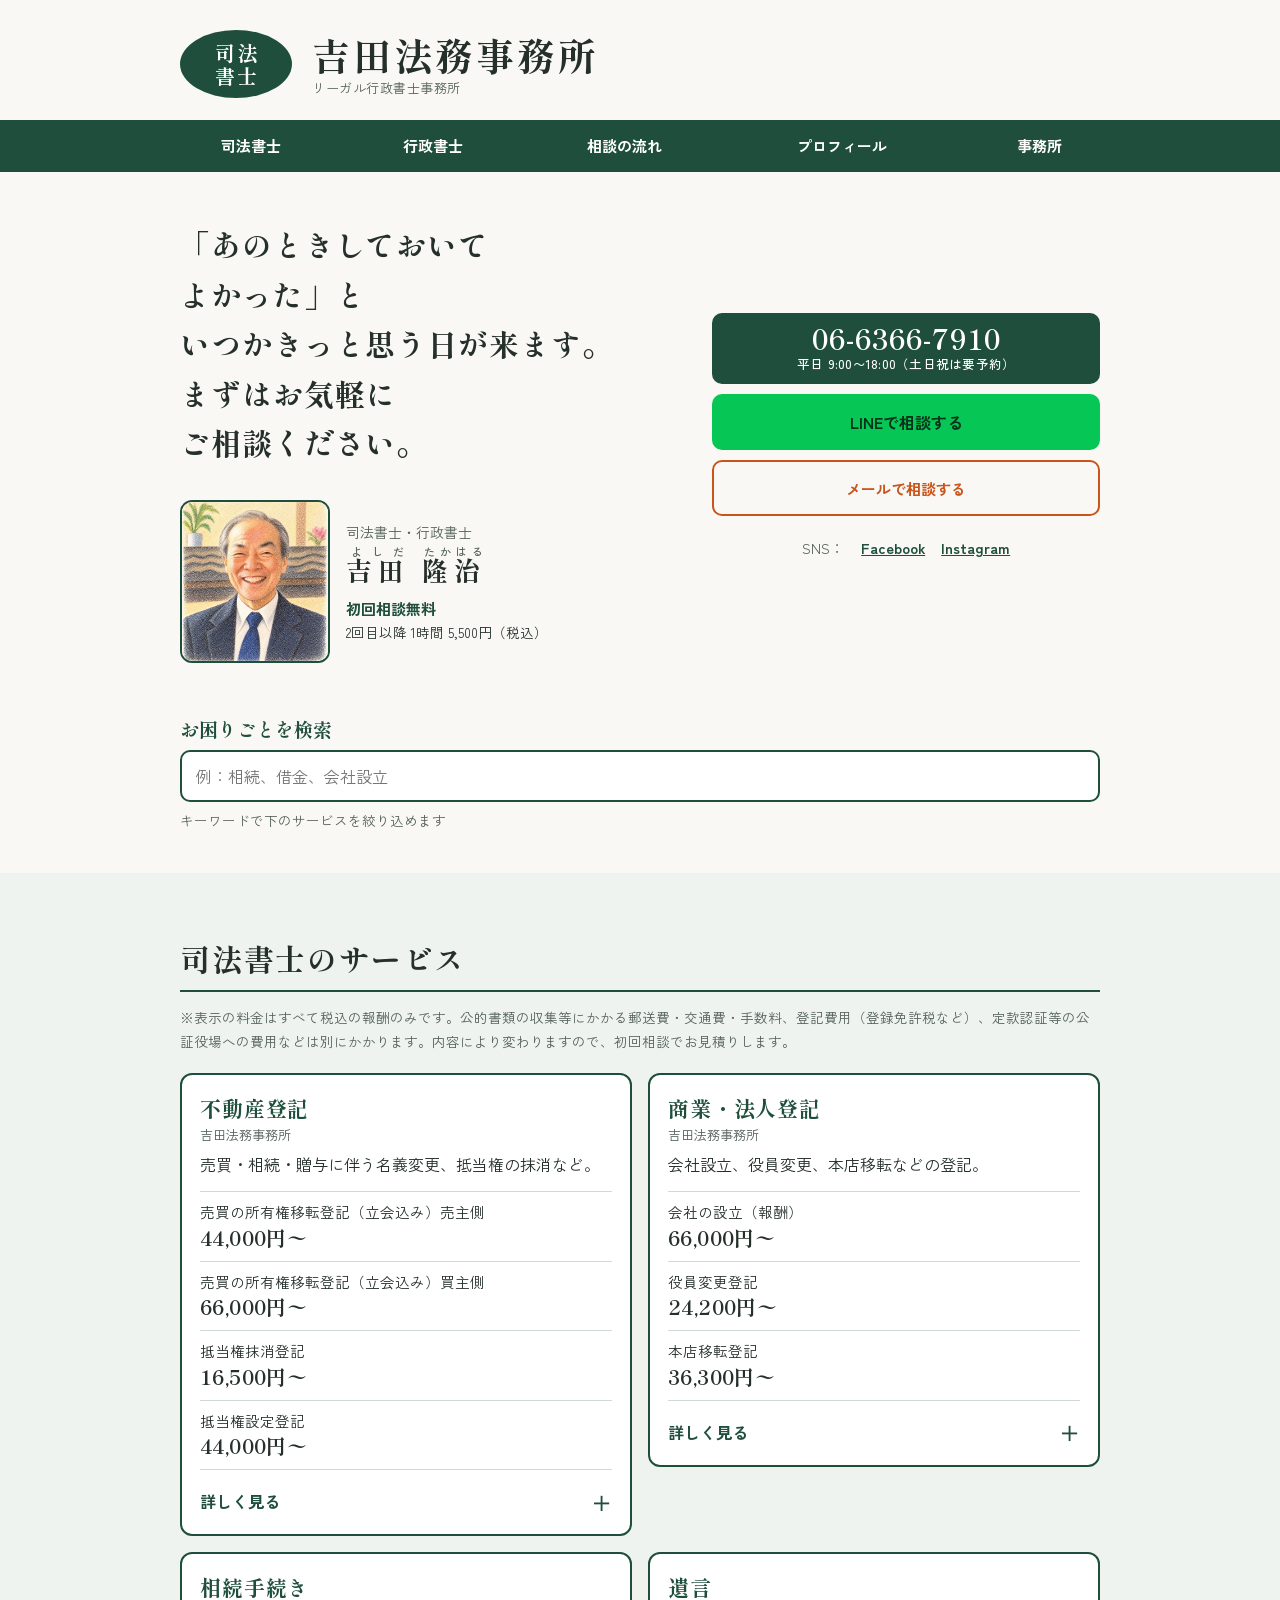
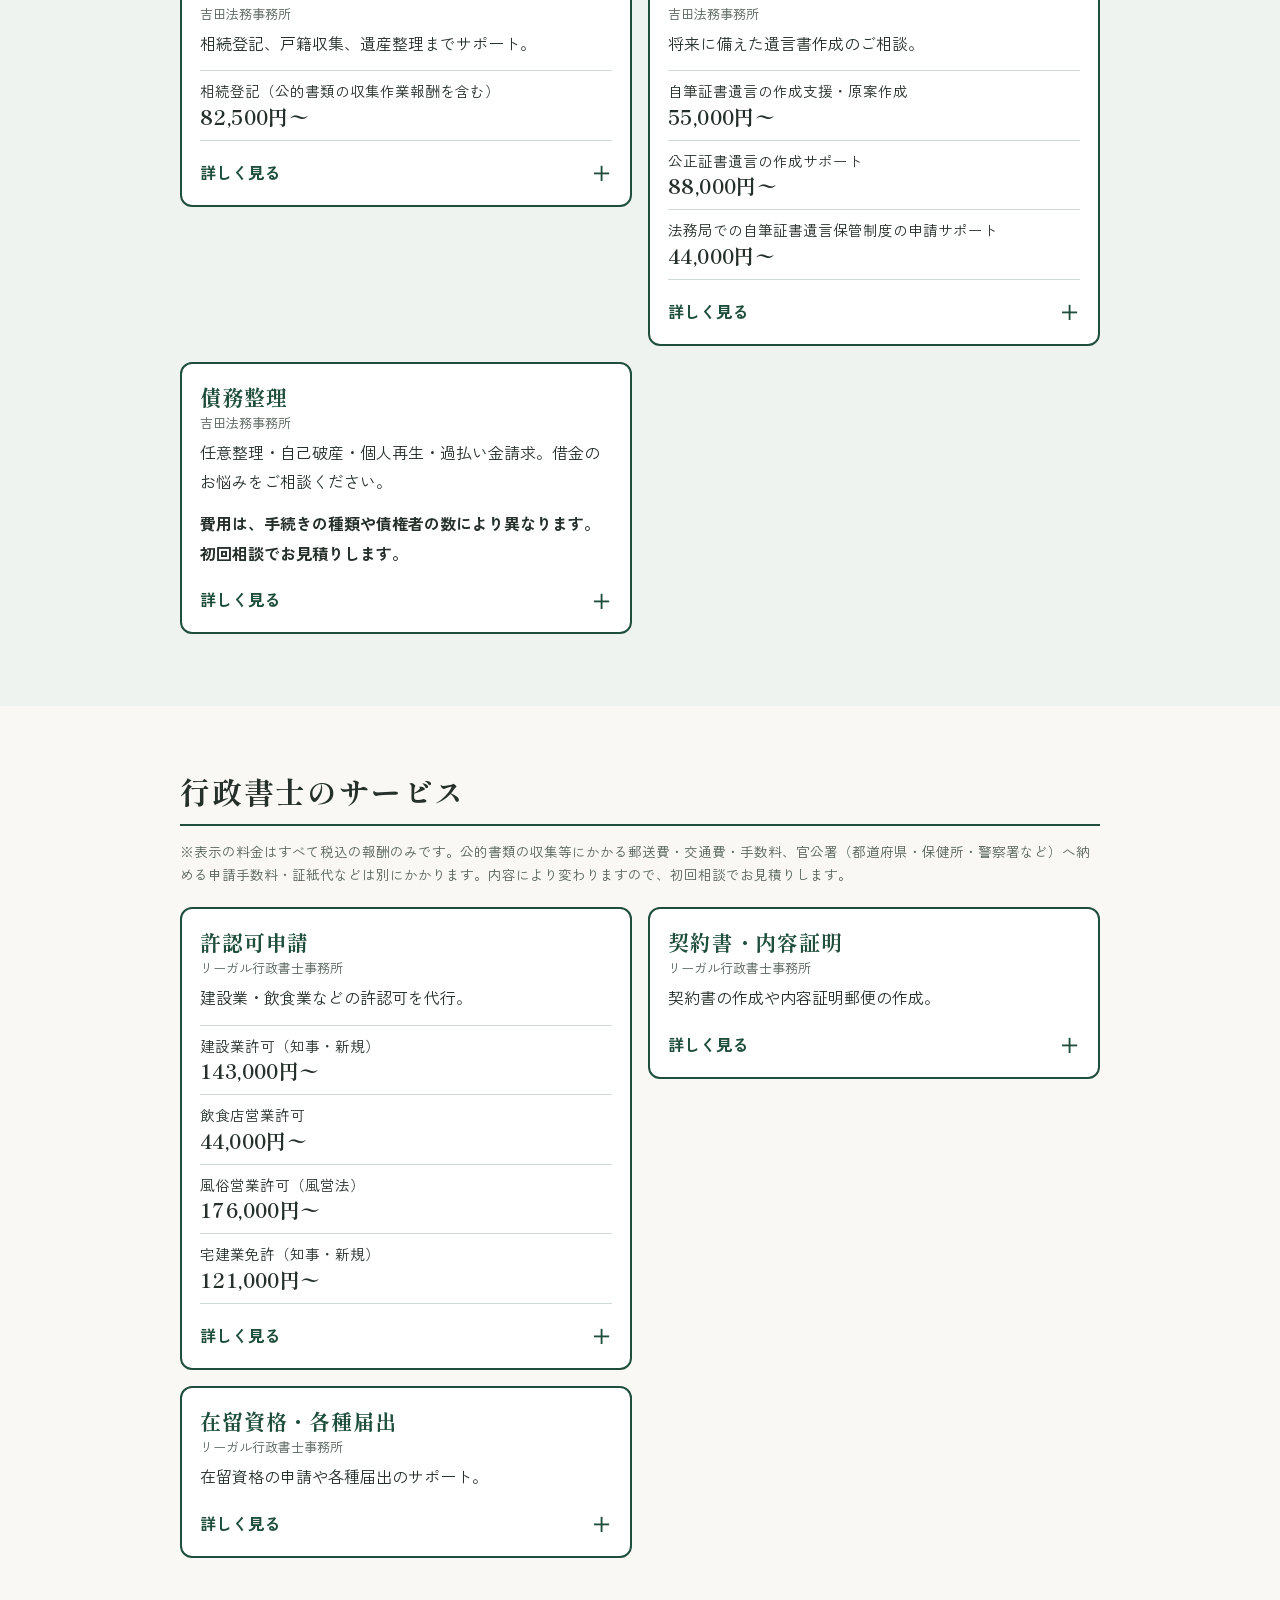
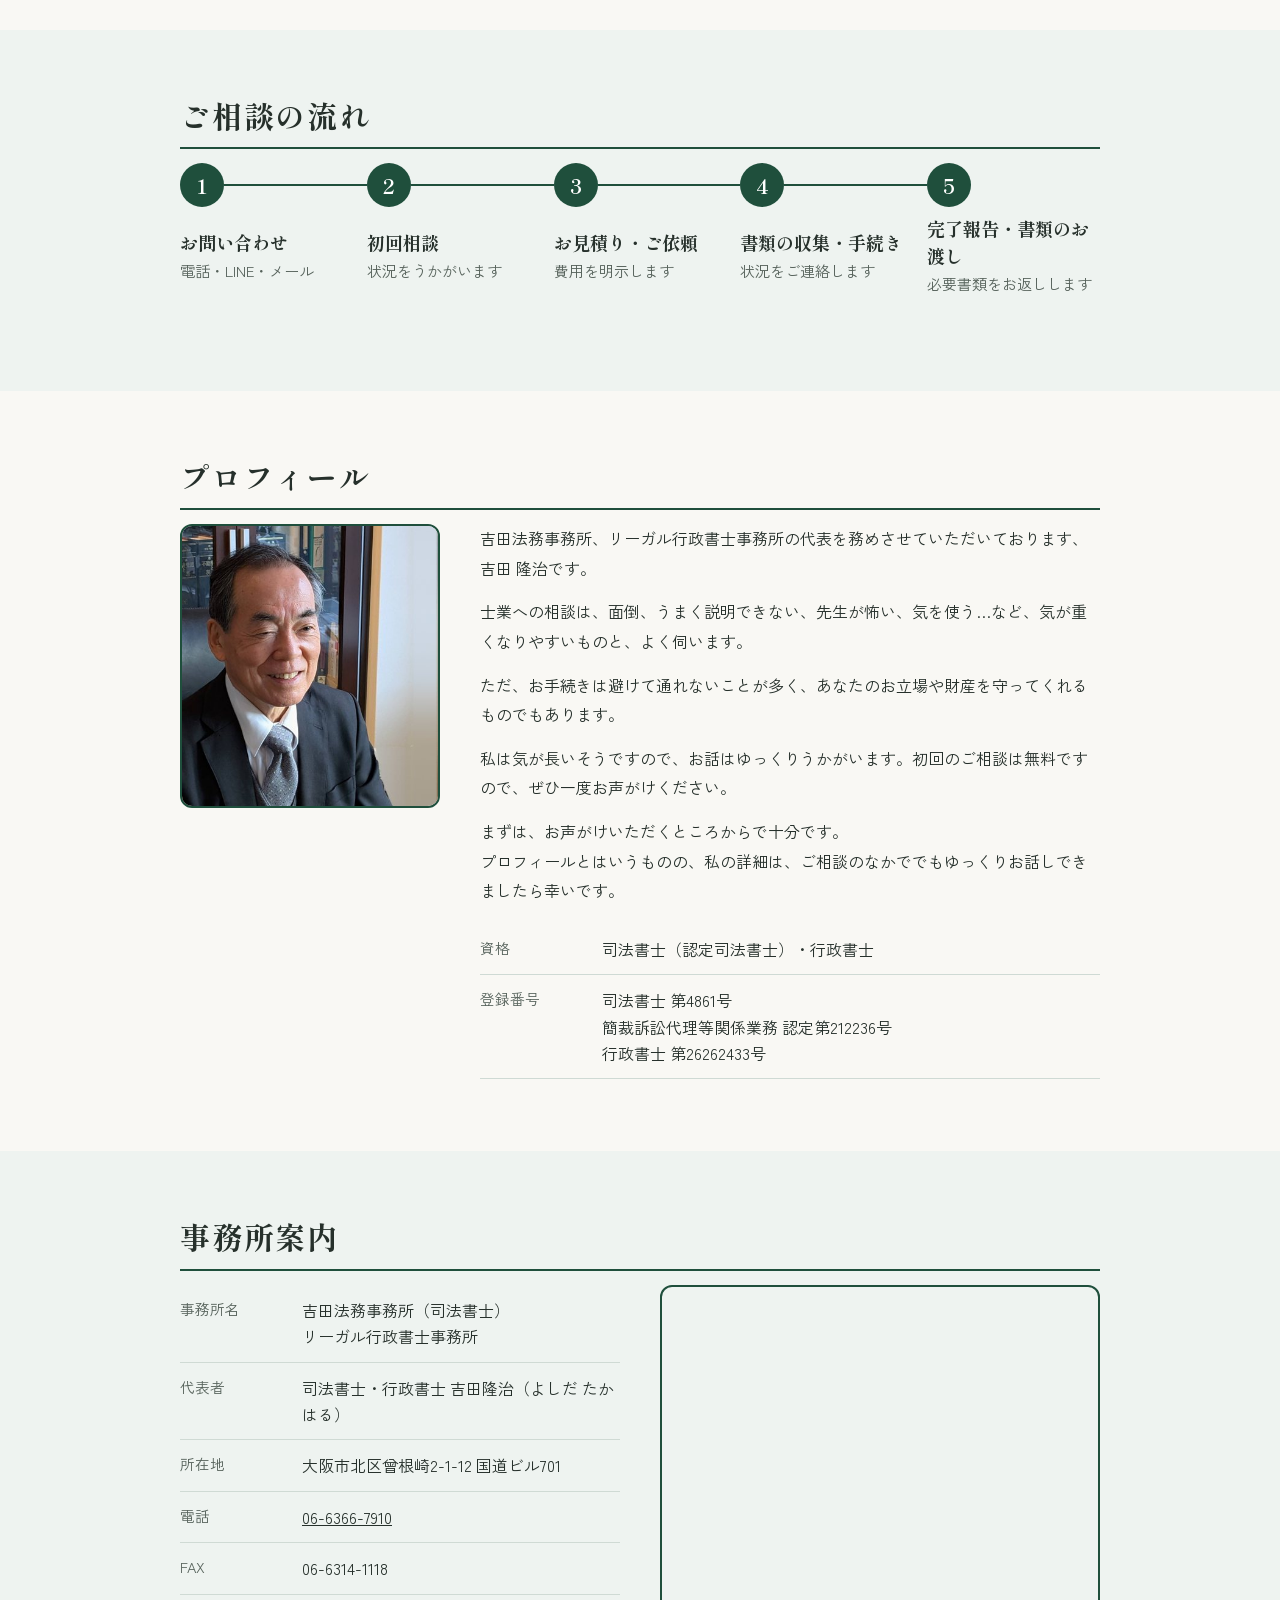
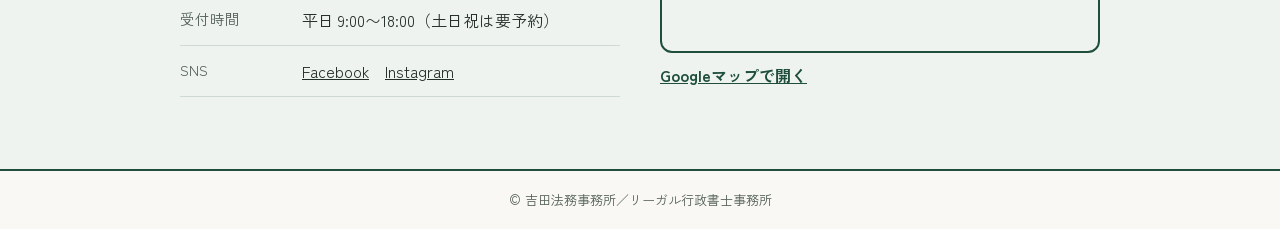
==== commit 4bd09ada: "確認用ページを更新 Co-Authored-By: Claude Opus 5.5 <noreply@anthropic.com> Claude-Session: https://claude.ai/" ====
--- a/case-2611-a8f3/index.html
+++ b/case-2611-a8f3/index.html
@@ -42,6 +42,7 @@
 .person img{width:124px;height:auto;display:block;border:2px solid var(--green);border-radius:12px}
 .person .title{font-size:14px;color:var(--muted)}
 .person .pname{font:700 26px/1.4 var(--mincho);letter-spacing:.22em}
+.person rt{font:500 11px var(--gothic);letter-spacing:.08em;color:var(--muted)}
 .person .free{margin-top:6px;font-size:15px;font-weight:700;color:var(--green)}
 .person .fee{font-size:13.5px;line-height:1.5}
 .svc .office-name{font-size:13px;color:var(--muted);line-height:1.6}
@@ -127,7 +128,7 @@
   .seal{width:112px;height:68px;font-size:20px}
   .hero{grid-template-columns:1.25fr 1fr;align-items:center;gap:32px 48px;padding-top:48px;padding-bottom:52px}
   .hero h1,.person{grid-column:1}
-  .hero h1{font-size:30px}
+  .hero h1{font-size:min(3.3vw,30px)}
   .contact{grid-column:2;grid-row:1 / span 2}
   .person img{width:150px}
   .svc-grid{grid-template-columns:1fr 1fr}
@@ -173,7 +174,7 @@
       <img src="assets/yoshida.jpg" width="520" height="569" alt="吉田隆治の似顔絵イラスト">
       <div>
         <div class="title">司法書士・行政書士</div>
-        <div class="pname">吉田 隆治</div>
+        <div class="pname"><ruby>吉田<rt>よしだ</rt></ruby> <ruby>隆治<rt>たかはる</rt></ruby></div>
         <div class="free">初回相談無料</div>
         <div class="fee">2回目以降 1時間 5,500円（税込）</div>
       </div>
@@ -358,7 +359,7 @@
     <div class="office-layout">
     <dl class="office">
       <div><dt>事務所名</dt><dd>吉田法務事務所（司法書士）<br>リーガル行政書士事務所</dd></div>
-      <div><dt>代表者</dt><dd>司法書士・行政書士 吉田隆治</dd></div>
+      <div><dt>代表者</dt><dd>司法書士・行政書士 吉田隆治（よしだ たかはる）</dd></div>
       <div><dt>所在地</dt><dd>大阪市北区曾根崎2-1-12 国道ビル701</dd></div>
       <div><dt>電話</dt><dd><a href="tel:0663667910">06-6366-7910</a></dd></div>
       <div><dt>FAX</dt><dd>06-6314-1118</dd></div>
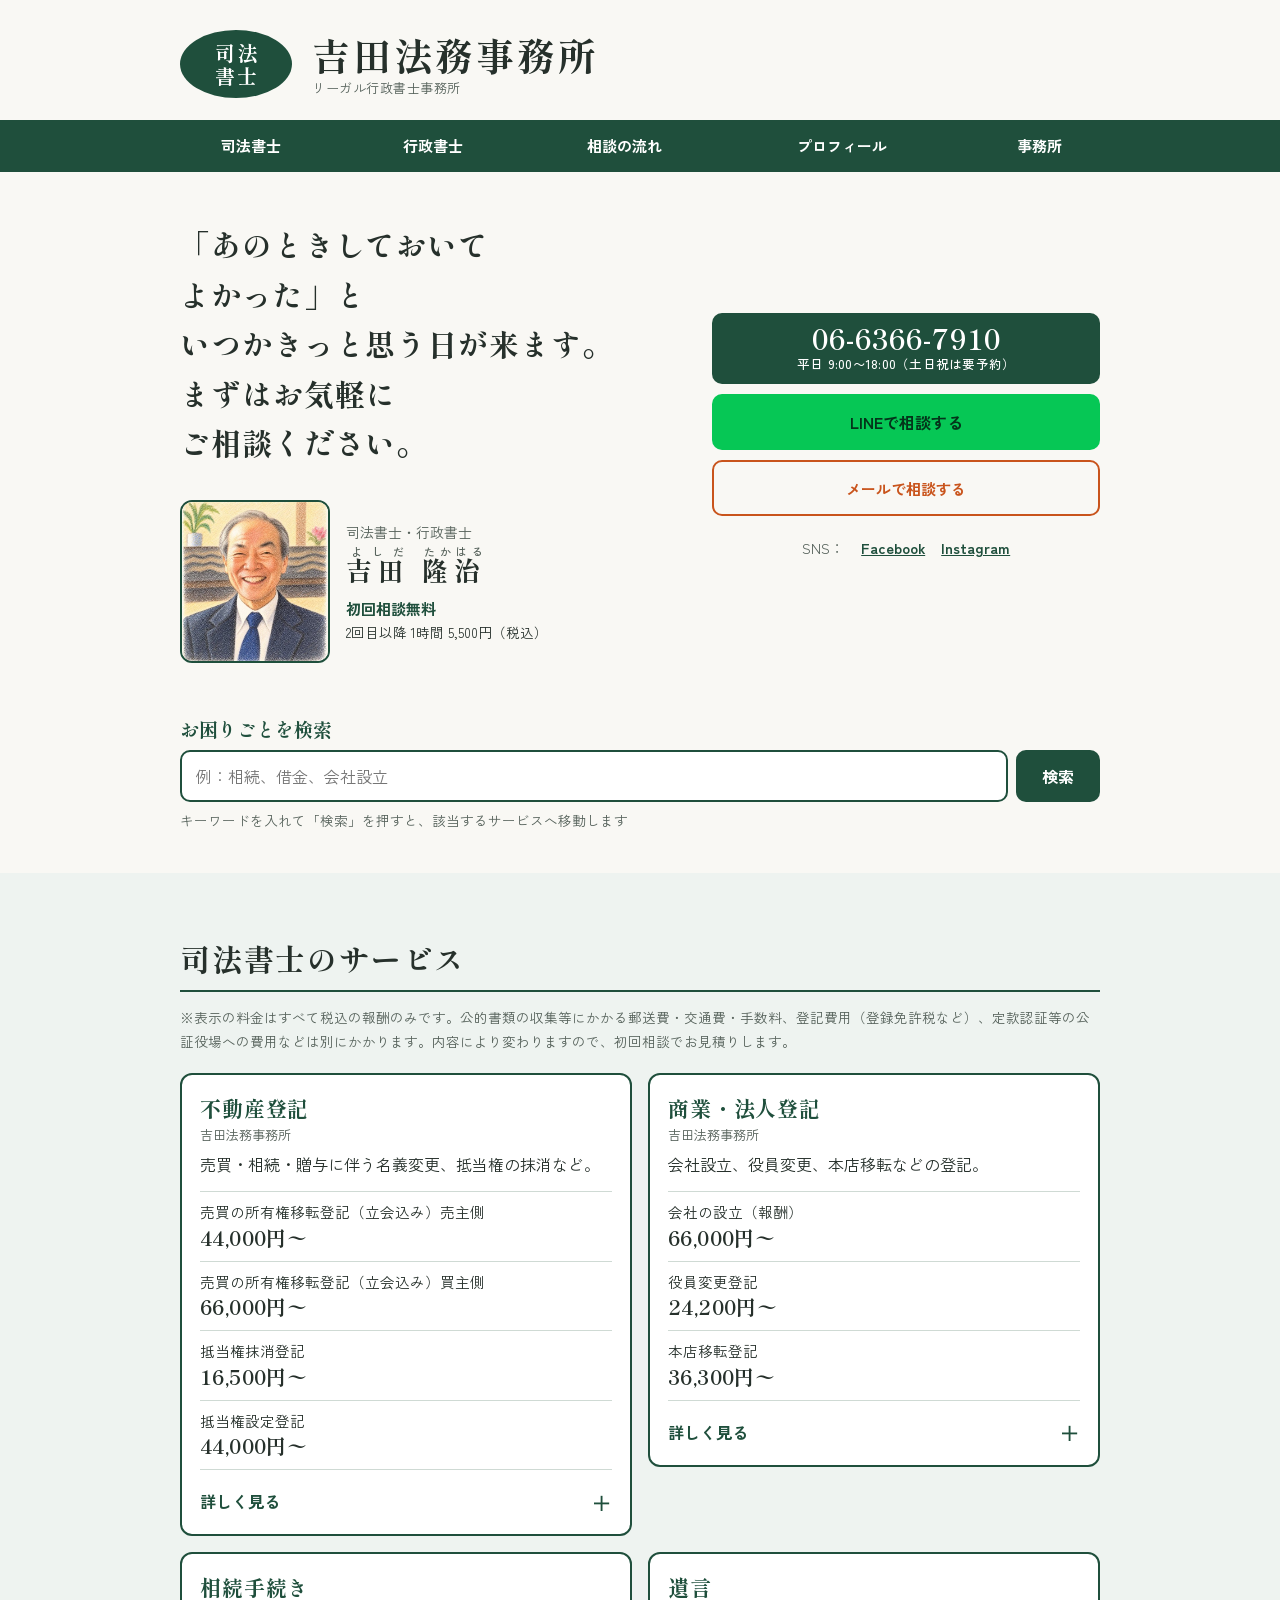
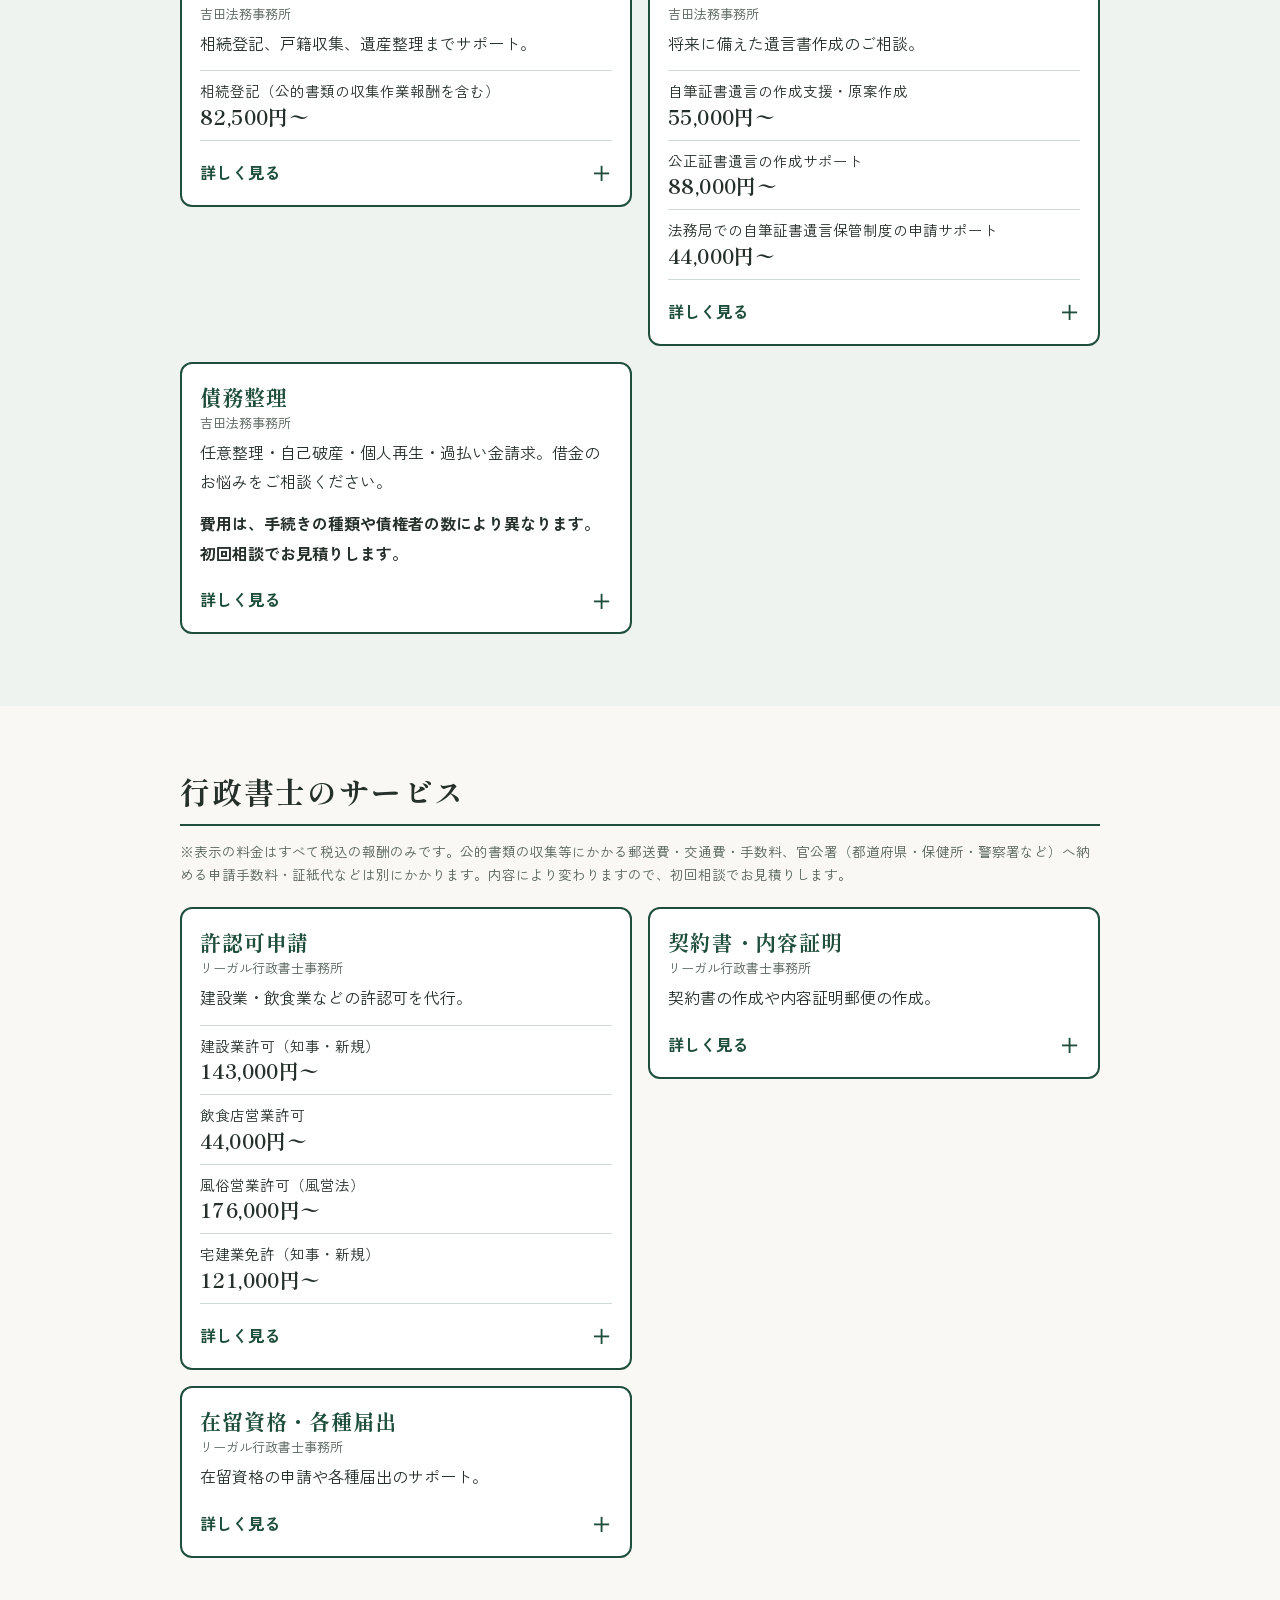
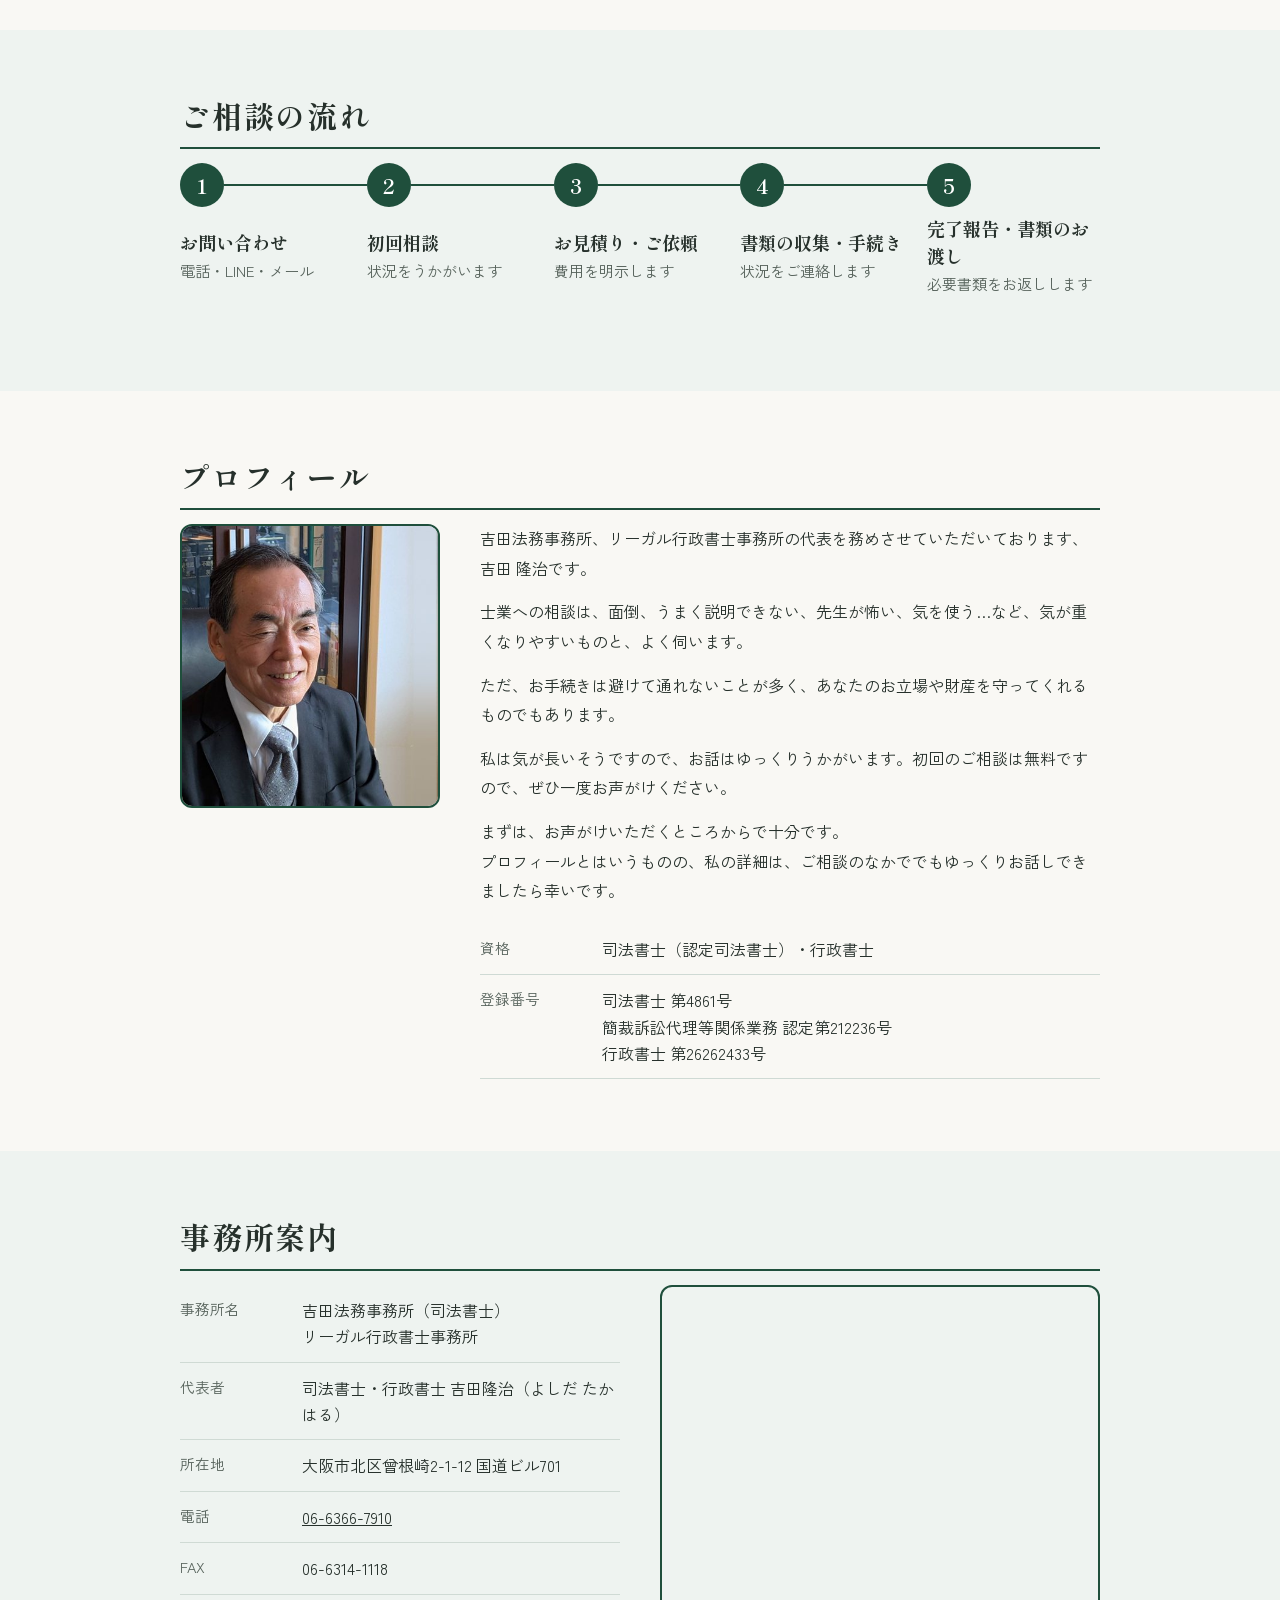
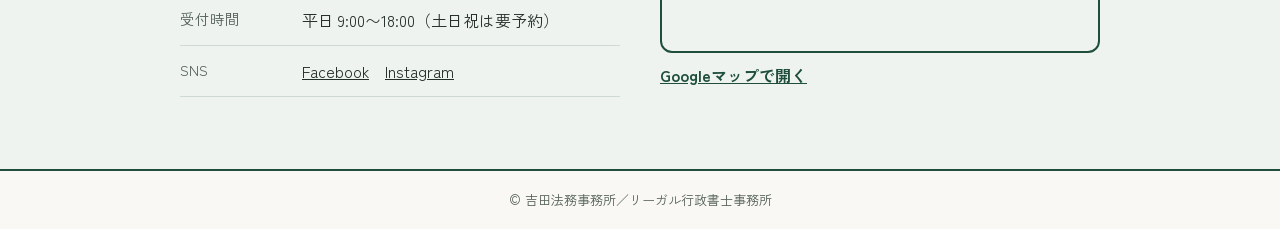
==== commit 895cf5a4: "確認用ページを更新 Co-Authored-By: Claude Opus 5.5 <noreply@anthropic.com> Claude-Session: https://claude.ai/" ====
--- a/case-2611-a8f3/index.html
+++ b/case-2611-a8f3/index.html
@@ -61,7 +61,10 @@
 
 .search{padding-bottom:40px}
 .search label{display:block;font:700 19px/1.5 var(--mincho);color:var(--green);margin-bottom:6px}
-.search input{width:100%;min-height:52px;padding:10px 14px;border:2px solid var(--green);border-radius:10px;background:#fff;color:var(--ink);font:400 16px var(--gothic)}
+.search-row{display:flex;gap:8px}
+.search-row button{flex:none;min-width:84px;min-height:52px;border:0;border-radius:10px;background:var(--green);color:#fff;font:700 16px var(--gothic);cursor:pointer}
+.svc mark{background:#ffe2c9;color:inherit;padding:0 1px;border-radius:2px}
+.search input{flex:1;min-width:0;width:100%;min-height:52px;padding:10px 14px;border:2px solid var(--green);border-radius:10px;background:#fff;color:var(--ink);font:400 16px var(--gothic)}
 .search-help{margin-top:6px;font-size:13.5px;color:var(--muted)}
 .search-none{margin-top:12px;padding:14px 16px;font-size:15px}
 [hidden]{display:none!important}
@@ -189,8 +192,11 @@
 
   <div class="wrap search" id="search-box" hidden>
     <label for="search">お困りごとを検索</label>
-    <input id="search" type="search" placeholder="例：相続、借金、会社設立" autocomplete="off" enterkeyhint="search">
-    <p class="search-help" id="search-status" role="status">キーワードで下のサービスを絞り込めます</p>
+    <form class="search-row" id="search-form" role="search">
+      <input id="search" type="search" placeholder="例：相続、借金、会社設立" autocomplete="off" enterkeyhint="search">
+      <button type="submit">検索</button>
+    </form>
+    <p class="search-help" id="search-status" role="status">キーワードを入れて「検索」を押すと、該当するサービスへ移動します</p>
     <p class="search-none frame" id="search-none" hidden>該当するサービスが見つかりませんでした。別の言葉で探すか、お電話・LINE・メールでご相談ください。</p>
   </div>
 
@@ -384,22 +390,45 @@
 <script>
 (function(){
   var box=document.getElementById('search-box');box.hidden=false;
-  var input=document.getElementById('search'),status=document.getElementById('search-status'),none=document.getElementById('search-none');
+  var form=document.getElementById('search-form'),input=document.getElementById('search'),status=document.getElementById('search-status'),none=document.getElementById('search-none');
   var help=status.textContent,cards=[].slice.call(document.querySelectorAll('.svc')),secs=[].slice.call(document.querySelectorAll('.svc-sec'));
   var norm=function(t){return t.normalize('NFKC').toLowerCase()};
+  function unmark(){[].slice.call(document.querySelectorAll('.svc mark')).forEach(function(m){var p=m.parentNode;p.replaceChild(document.createTextNode(m.textContent),m);p.normalize()})}
+  function mark(card,terms){
+    var w=document.createTreeWalker(card,NodeFilter.SHOW_TEXT),nodes=[],n;while(n=w.nextNode())nodes.push(n);
+    nodes.forEach(function(node){
+      var t=node.nodeValue,low=norm(t);if(low.length!==t.length)return;
+      var hits=[];terms.forEach(function(q){var i=low.indexOf(q);while(i>=0){hits.push([i,i+q.length]);i=low.indexOf(q,i+q.length)}});
+      if(!hits.length)return;hits.sort(function(a,b){return a[0]-b[0]});
+      var f=document.createDocumentFragment(),pos=0;
+      hits.forEach(function(h){if(h[0]<pos)return;f.appendChild(document.createTextNode(t.slice(pos,h[0])));var m=document.createElement('mark');m.textContent=t.slice(h[0],h[1]);f.appendChild(m);pos=h[1]});
+      f.appendChild(document.createTextNode(t.slice(pos)));node.parentNode.replaceChild(f,node);
+    });
+  }
   function run(){
+    unmark();
     var terms=norm(input.value).split(/\s+/).filter(Boolean),count=0;
     cards.forEach(function(c){
       var d=c.querySelector('details'),text=norm(c.textContent),ok=terms.every(function(t){return text.indexOf(t)>=0});
       c.hidden=!ok;if(ok)count++;
       var body=norm(d.textContent);d.open=terms.length>0&&ok&&terms.some(function(t){return body.indexOf(t)>=0});
+      if(ok&&terms.length)mark(c,terms);
     });
     secs.forEach(function(s){s.hidden=!s.querySelector('.svc:not([hidden])')});
     none.hidden=count>0;
     status.textContent=terms.length?(count?count+'件のサービスが見つかりました':''):help;
+    return count;
   }
   input.addEventListener('input',run);
   input.addEventListener('search',run);
+  form.addEventListener('submit',function(e){
+    e.preventDefault();
+    if(!input.value.trim())return;
+    var count=run();input.blur();
+    var first=document.querySelector('.svc:not([hidden])');
+    var target=count?(first.querySelector('mark')||first):none;
+    setTimeout(function(){target.scrollIntoView({behavior:matchMedia('(prefers-reduced-motion: reduce)').matches?'auto':'smooth',block:count&&target!==first?'center':'start'})},60);
+  });
   document.querySelector('.gnav').addEventListener('click',function(){if(input.value){input.value='';run()}});
 })();
 </script>
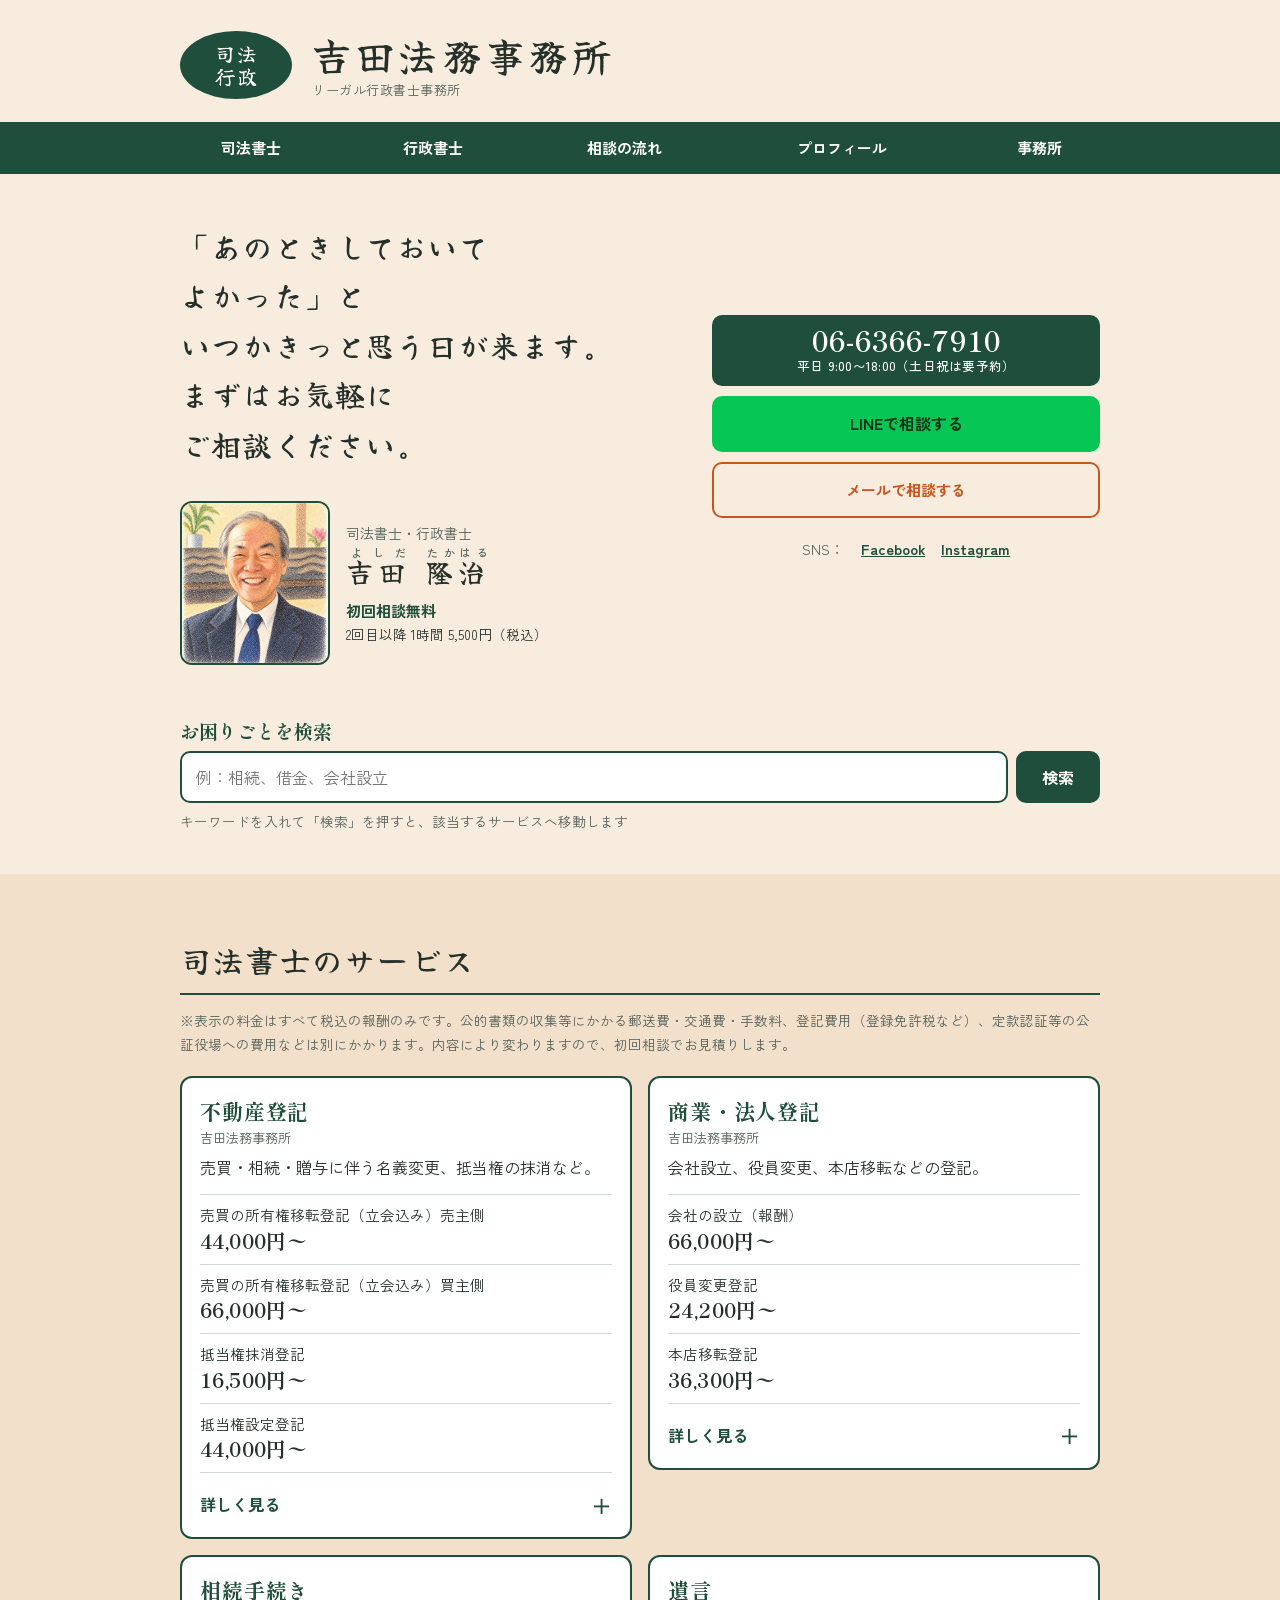
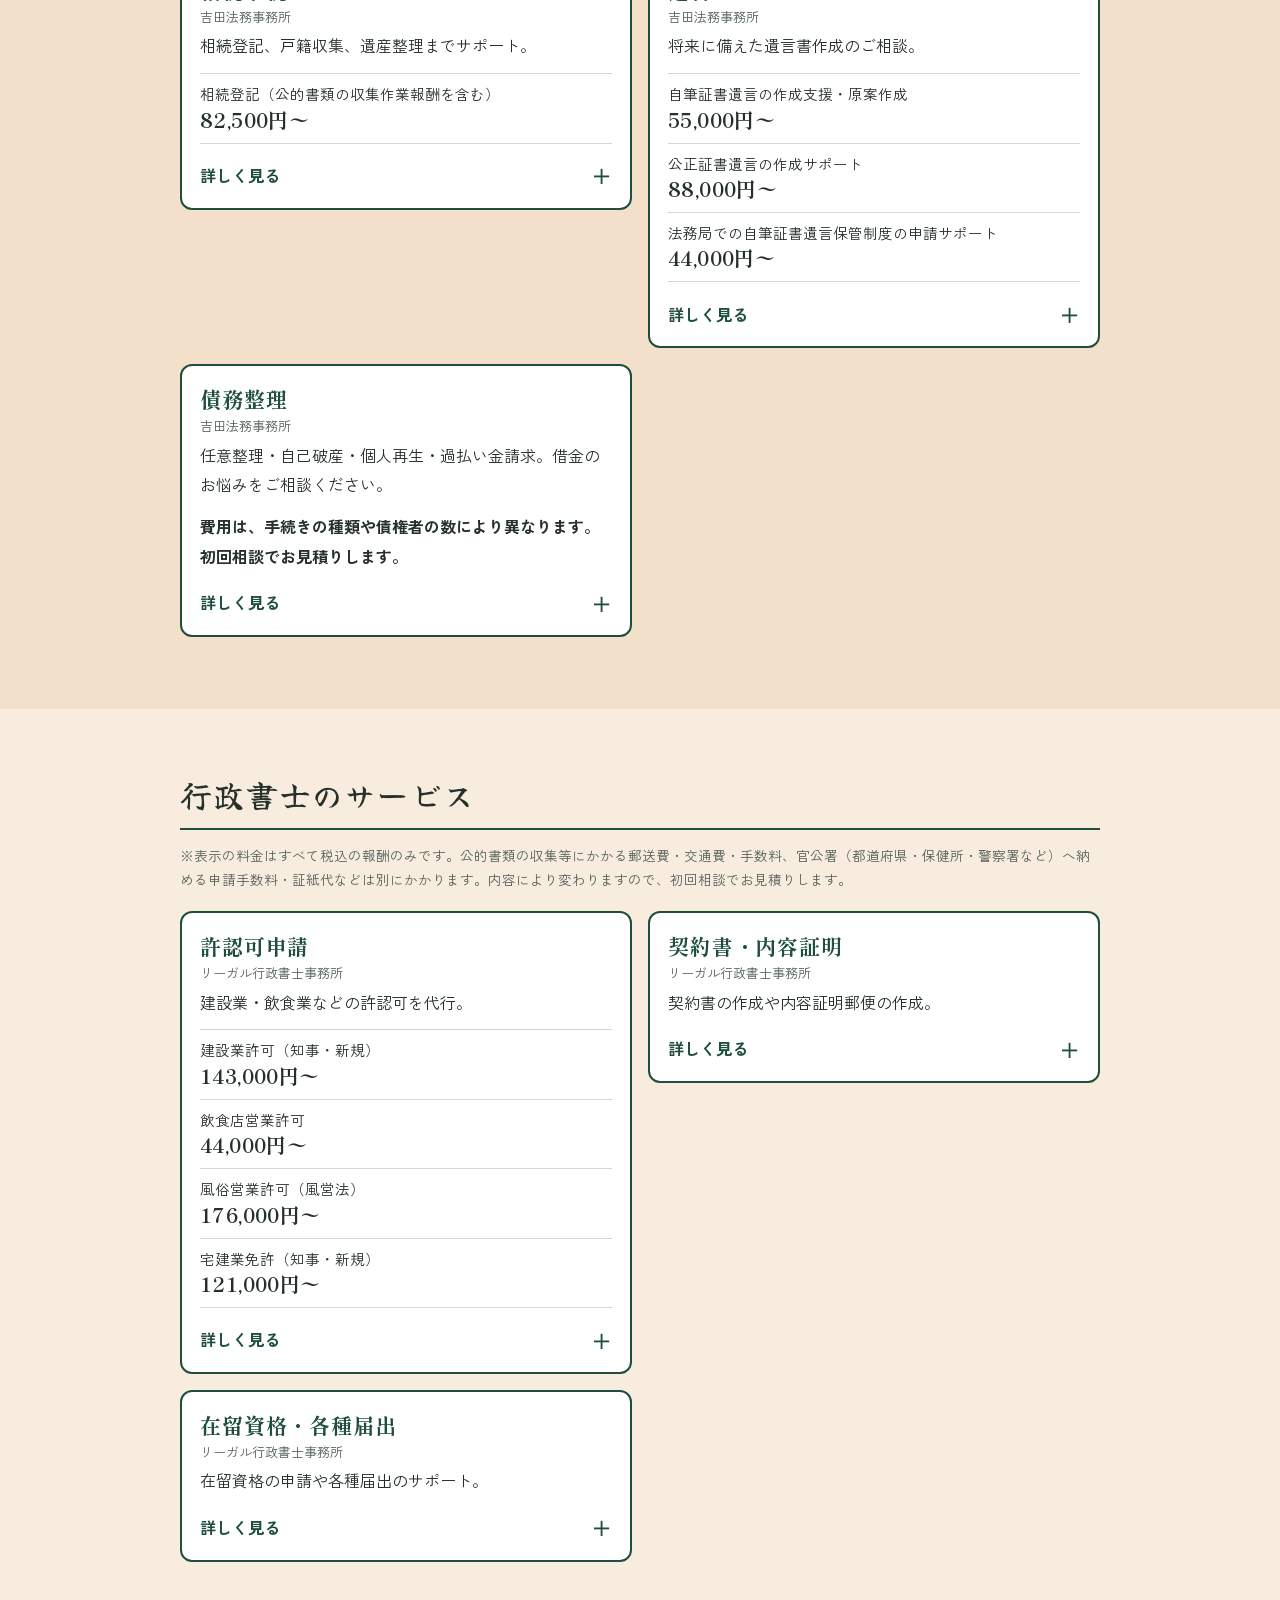
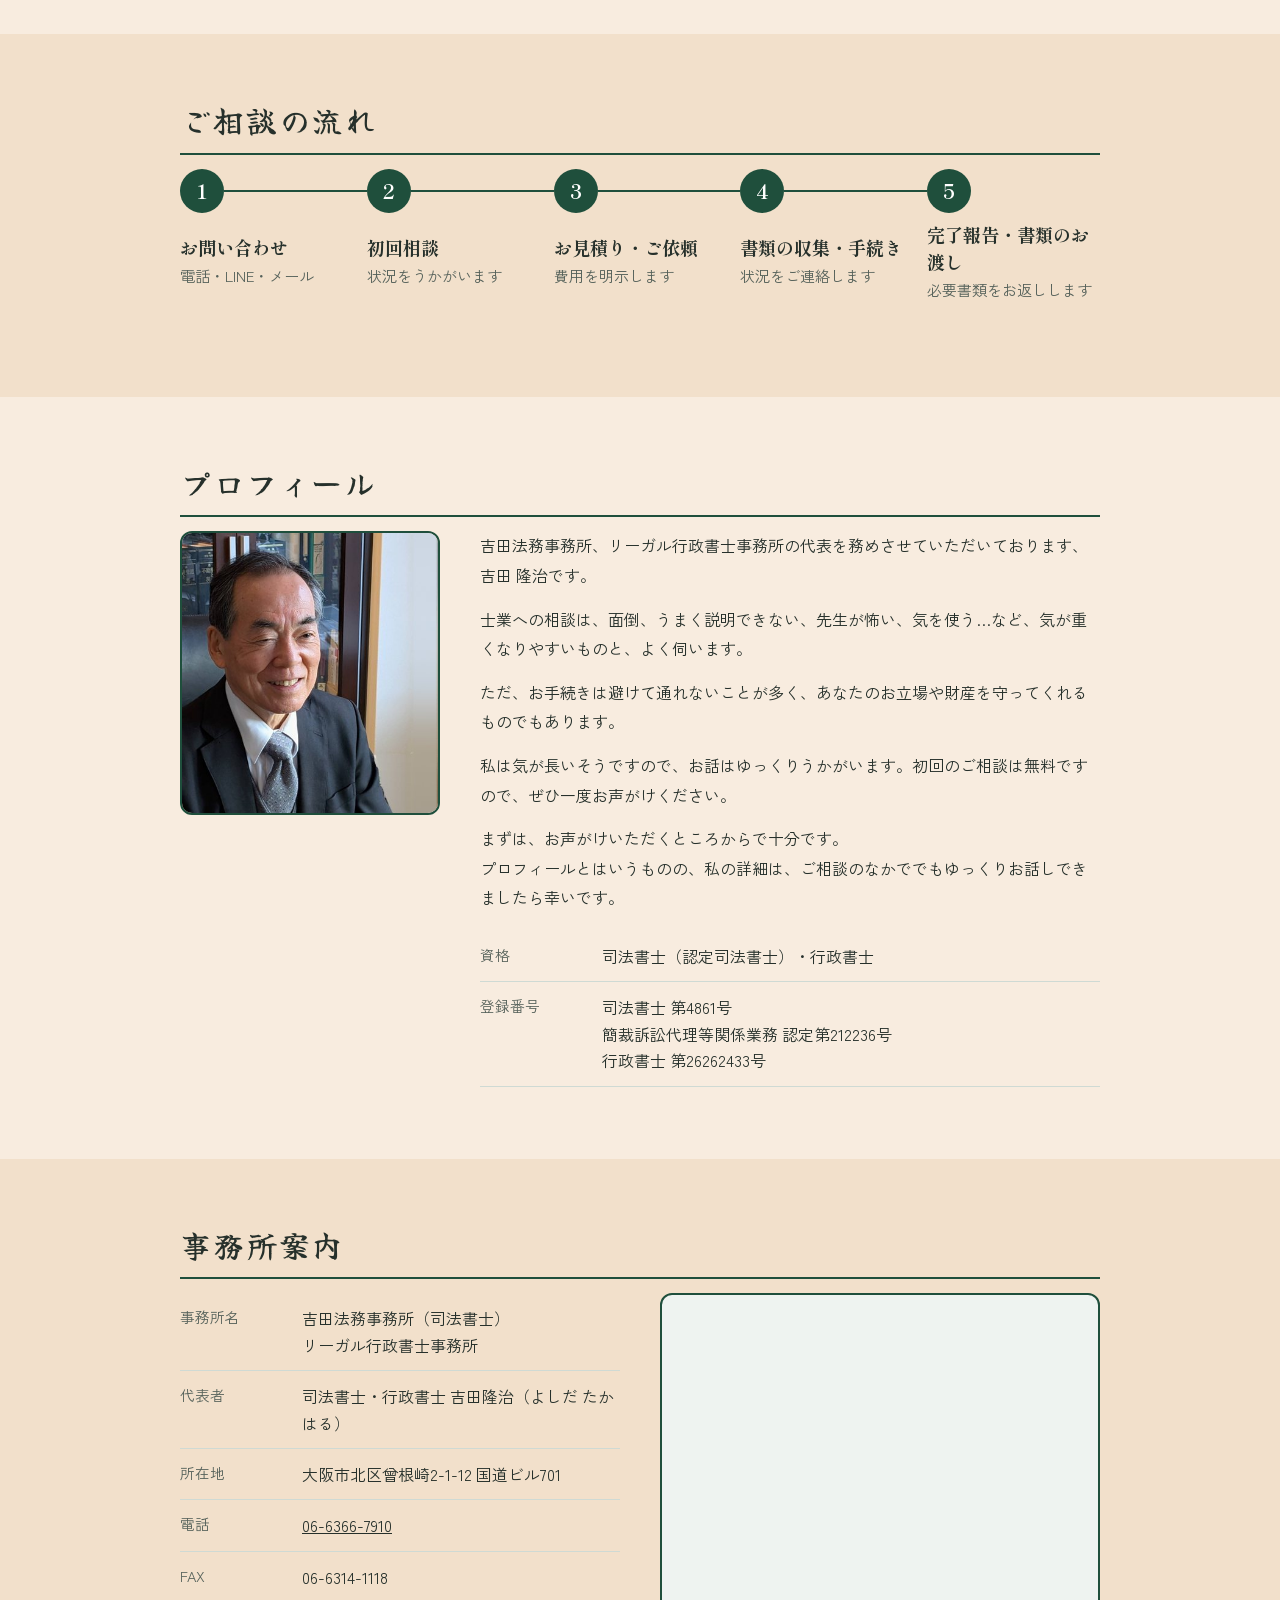
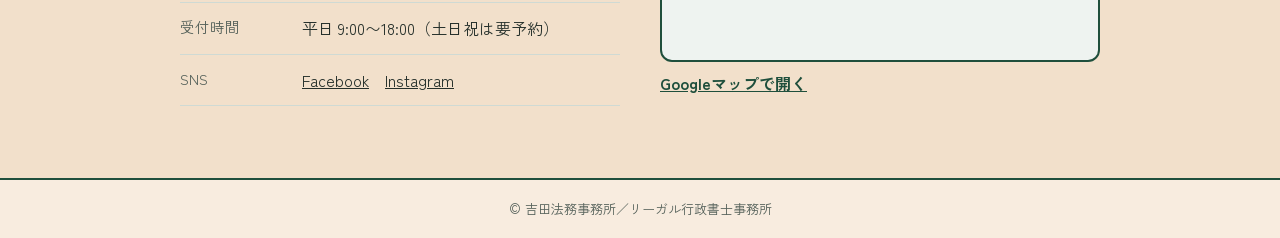
==== commit 08745bda: "確認用ページを更新 Co-Authored-By: Claude Opus 5.5 <noreply@anthropic.com> Claude-Session: https://claude.ai/" ====
--- a/case-2611-a8f3/index.html
+++ b/case-2611-a8f3/index.html
@@ -8,16 +8,18 @@
 <meta name="description" content="大阪市北区曾根崎の司法書士・行政書士事務所。不動産登記、相続、会社設立、遺言、債務整理、許認可申請などのご相談を承ります。初回相談無料。">
 <link rel="preconnect" href="https://fonts.googleapis.com">
 <link rel="preconnect" href="https://fonts.gstatic.com" crossorigin>
-<link href="https://fonts.googleapis.com/css2?family=Shippori+Mincho:wght@500;700&family=Zen+Kaku+Gothic+New:wght@400;500;700&display=swap" rel="stylesheet">
+<link href="https://fonts.googleapis.com/css2?family=Shippori+Mincho:wght@500;700&family=Yuji+Syuku&family=Zen+Kaku+Gothic+New:wght@400;500;700&display=swap" rel="stylesheet">
 <style>
 :root{
   --green:#1f4f3c;      /* 名刺の楕円・枠・罫線の深緑 */
   --green-pale:#eef3f0;
+  --skin-deep:#f2e0cb;
   --ink:#26302b;
   --muted:#55615a;
   --orange:#c9541c;     /* 名刺のメールアドレスの色 */
   --line-green:#06c755;
-  --paper:#f9f8f4;
+  --paper:#f8ecdf;
+  --brush:"Yuji Syuku","Shippori Mincho","Hiragino Mincho ProN","Yu Mincho",serif;
   --mincho:"Shippori Mincho","Hiragino Mincho ProN","Yu Mincho","Noto Serif CJK JP",serif;
   --gothic:"Zen Kaku Gothic New","Hiragino Kaku Gothic ProN","Yu Gothic","Noto Sans CJK JP",sans-serif;
 }
@@ -31,17 +33,17 @@
 
 /* 名刺の上段：楕円＋事務所名 */
 .card-head{display:flex;align-items:center;gap:14px;padding:22px 0 18px}
-.seal{flex:none;display:grid;place-items:center;width:84px;height:52px;border-radius:50%;background:var(--green);color:#fff;font:700 15px/1.15 var(--mincho);letter-spacing:.14em;text-align:center;padding-left:.14em}
-.name{font:700 clamp(23px,6.6vw,38px)/1.25 var(--mincho);letter-spacing:.08em}
+.seal{flex:none;display:grid;place-items:center;width:84px;height:52px;border-radius:50%;background:var(--green);color:#fff;font:400 16px/1.15 var(--brush);letter-spacing:.14em;text-align:center;padding-left:.14em}
+.name{font:400 clamp(25px,7vw,40px)/1.25 var(--brush);letter-spacing:.08em}
 .subname{font-size:13px;color:var(--muted);letter-spacing:.04em;line-height:1.5}
 
 .hero{display:grid;gap:24px;padding-top:30px;padding-bottom:44px}
-.hero h1{font:700 clamp(21px,6vw,34px)/1.65 var(--mincho);letter-spacing:.03em}
+.hero h1{font:400 clamp(21px,6vw,34px)/1.65 var(--brush);letter-spacing:.03em}
 .hero h1 span{display:block}
 .person{display:flex;align-items:center;gap:16px}
 .person img{width:124px;height:auto;display:block;border:2px solid var(--green);border-radius:12px}
 .person .title{font-size:14px;color:var(--muted)}
-.person .pname{font:700 26px/1.4 var(--mincho);letter-spacing:.22em}
+.person .pname{font:400 27px/1.4 var(--brush);letter-spacing:.22em}
 .person rt{font:500 11px var(--gothic);letter-spacing:.08em;color:var(--muted)}
 .person .free{margin-top:6px;font-size:15px;font-weight:700;color:var(--green)}
 .person .fee{font-size:13.5px;line-height:1.5}
@@ -75,8 +77,8 @@
 .gnav a:focus-visible{outline-color:#fff;outline-offset:-4px}
 /* セクションの区切り：背景を交互に変える */
 .band{padding:48px 0 56px}
-.band-pale{background:var(--green-pale)}
-.sec-title{font:700 clamp(23px,6vw,30px)/1.45 var(--mincho);letter-spacing:.06em;padding-bottom:10px;border-bottom:2px solid var(--green);margin-bottom:14px}
+.band-pale{background:var(--skin-deep)}
+.sec-title{font:400 clamp(24px,6.2vw,31px)/1.45 var(--brush);letter-spacing:.06em;padding-bottom:10px;border-bottom:2px solid var(--green);margin-bottom:14px}
 .note{font-size:13.5px;line-height:1.75;color:var(--muted);margin-bottom:20px}
 .svc-grid{display:grid;gap:16px;align-items:start}
 
@@ -153,7 +155,7 @@
 <body>
 <div class="wrap">
   <header class="card-head">
-    <div class="seal" aria-hidden="true">司法<br>書士</div>
+    <div class="seal" aria-hidden="true">司法<br>行政</div>
     <div>
       <div class="name">吉田法務事務所</div>
       <div class="subname">リーガル行政書士事務所</div>
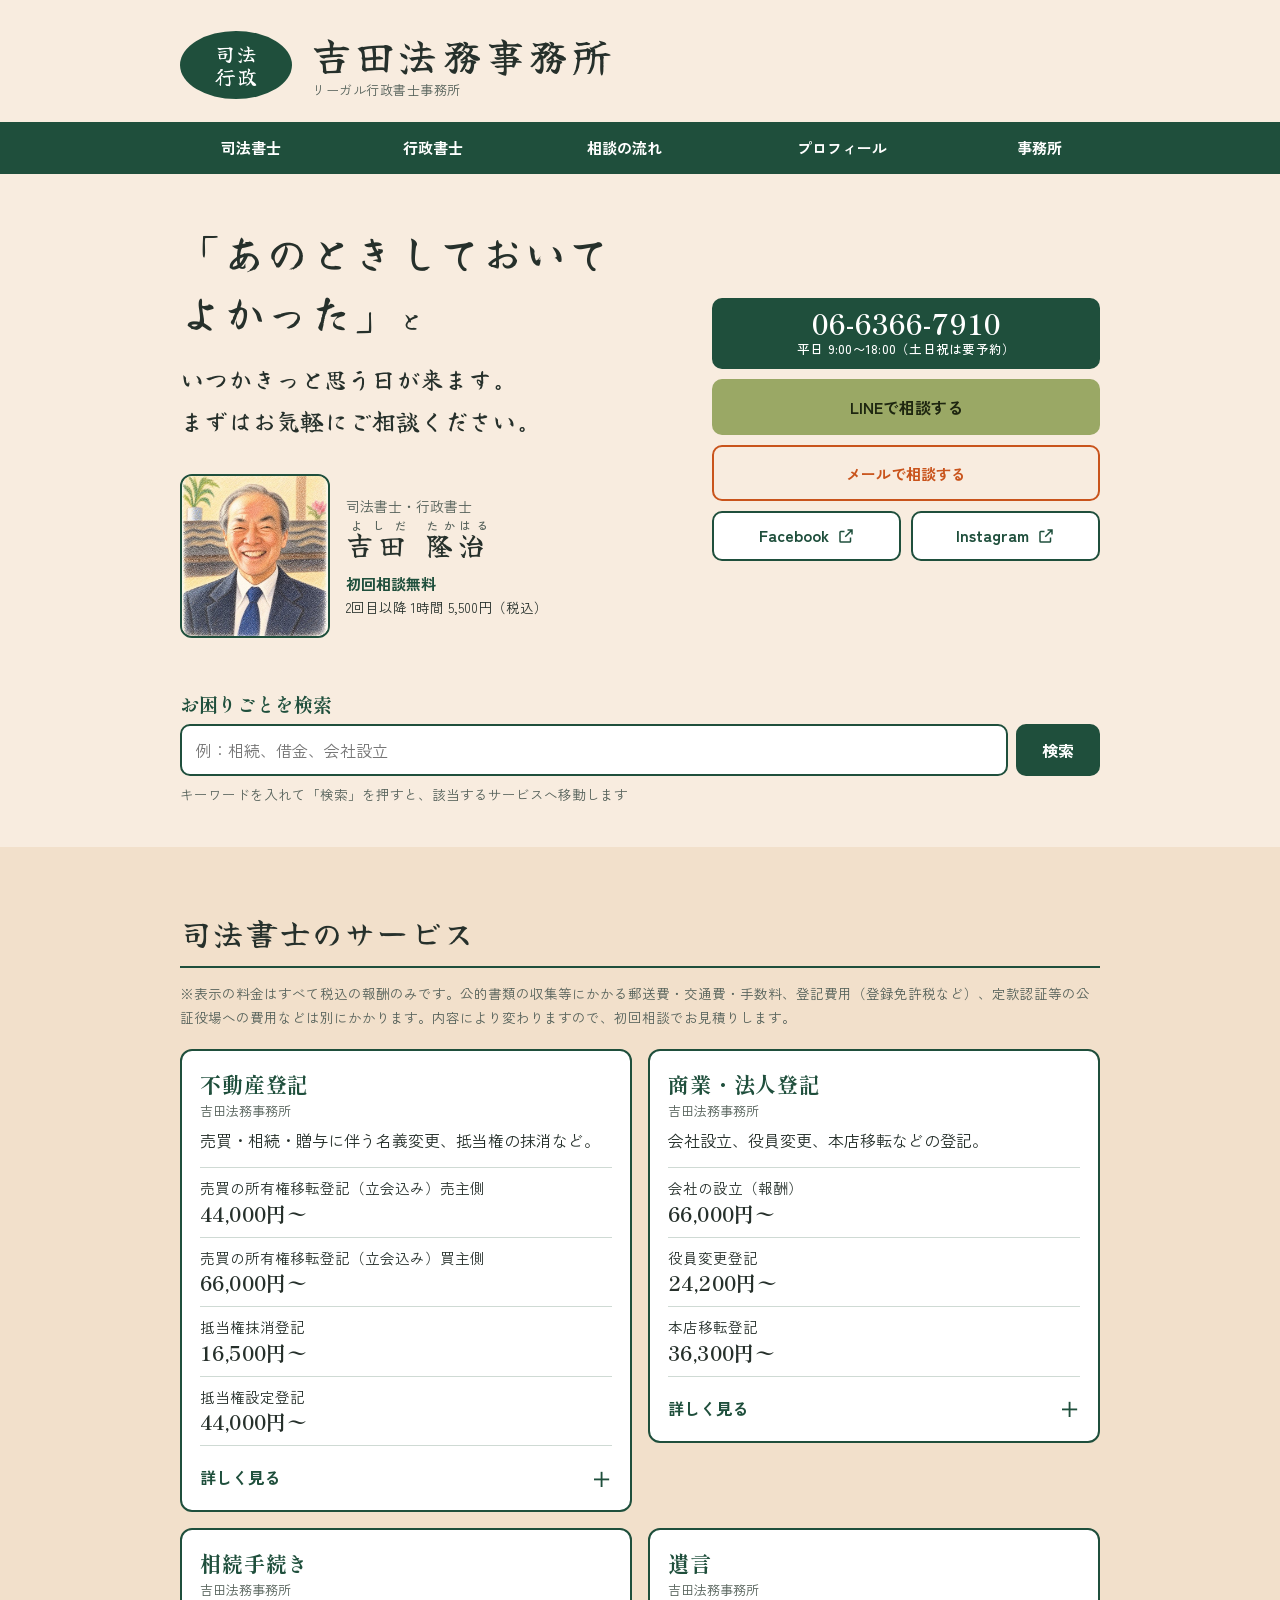
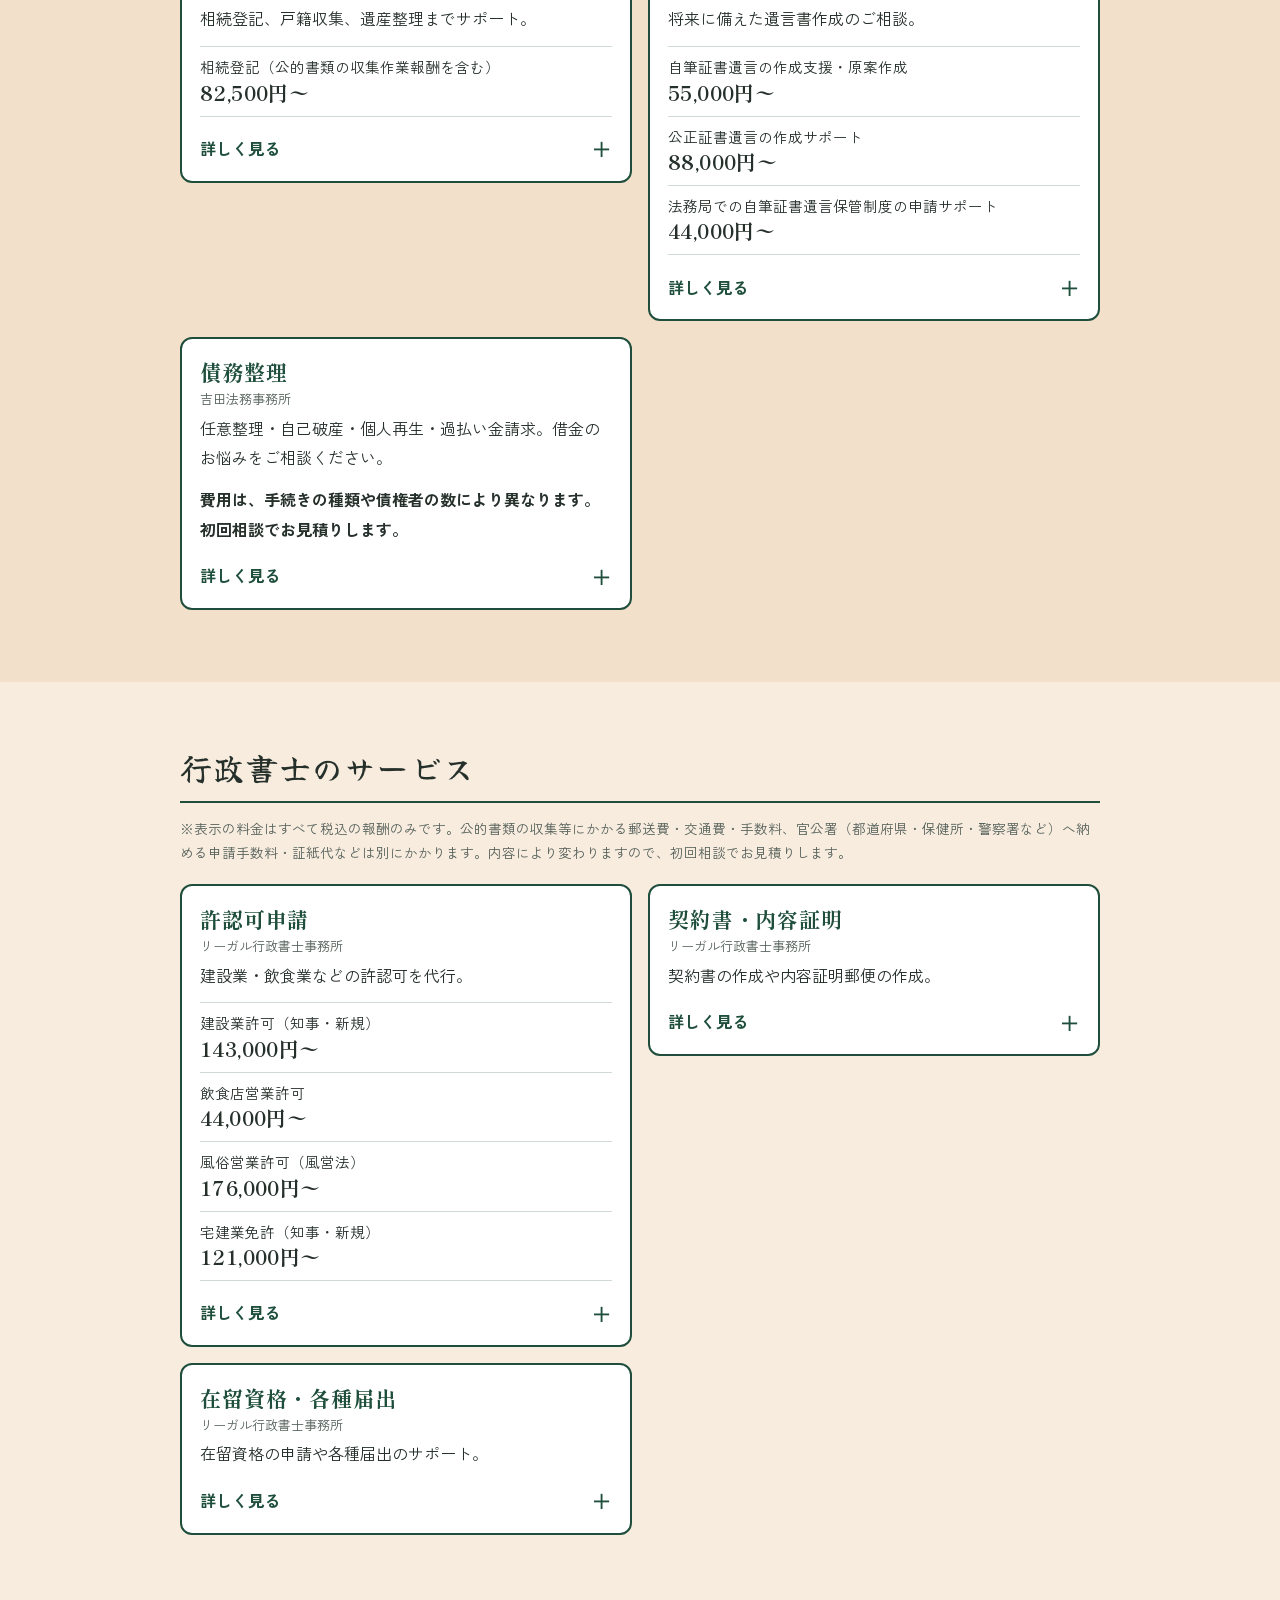
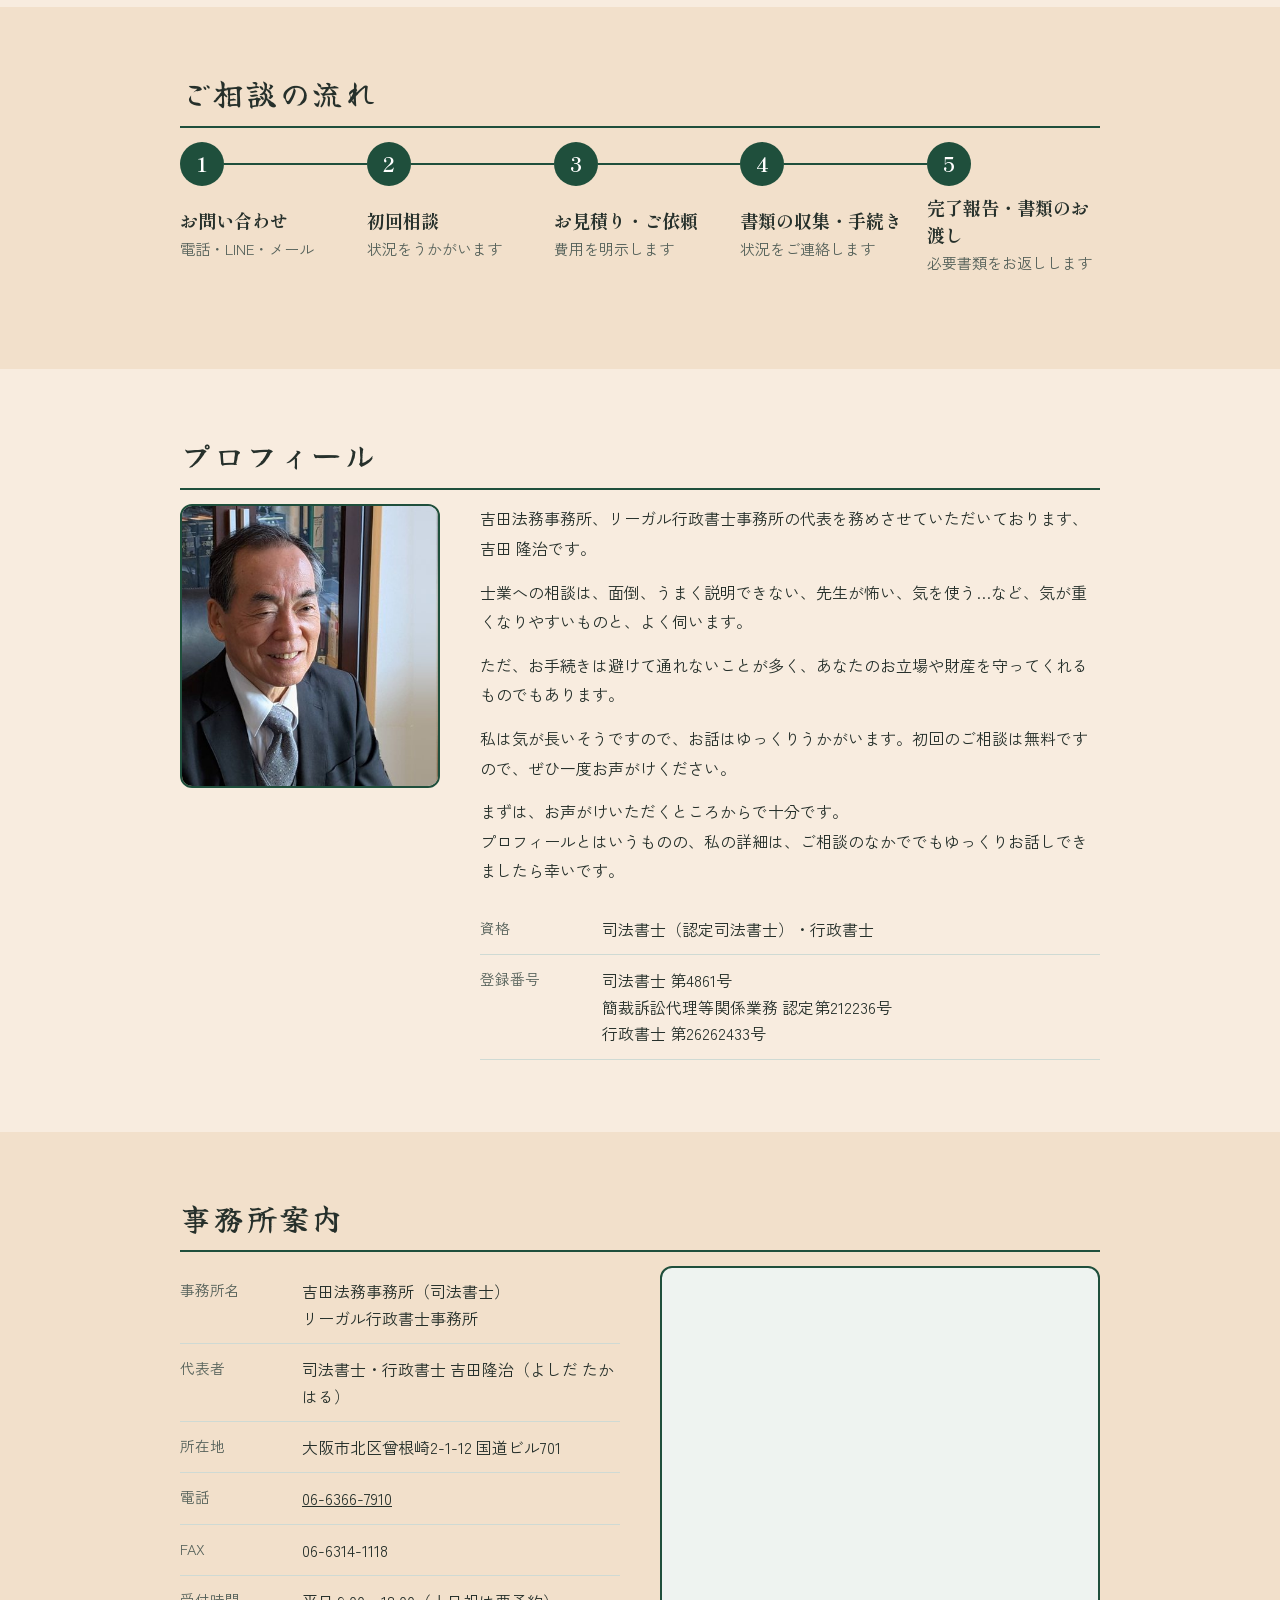
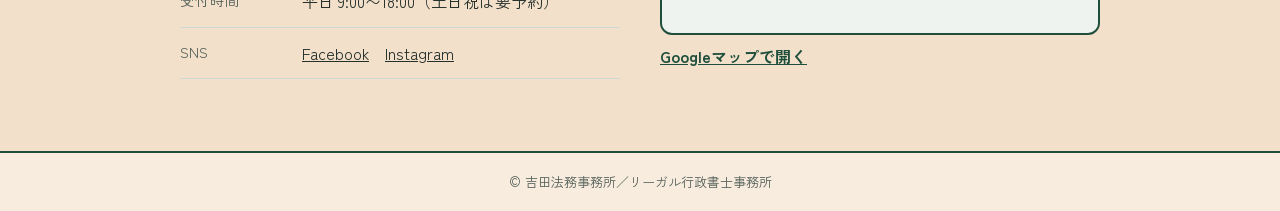
==== commit 011ca4ab: "確認用ページを更新 Co-Authored-By: Claude Opus 5.5 <noreply@anthropic.com> Claude-Session: https://claude.ai/" ====
--- a/case-2611-a8f3/index.html
+++ b/case-2611-a8f3/index.html
@@ -17,7 +17,7 @@
   --ink:#26302b;
   --muted:#55615a;
   --orange:#c9541c;     /* 名刺のメールアドレスの色 */
-  --line-green:#06c755;
+  --matcha:#9aa865;
   --paper:#f8ecdf;
   --brush:"Yuji Syuku","Shippori Mincho","Hiragino Mincho ProN","Yu Mincho",serif;
   --mincho:"Shippori Mincho","Hiragino Mincho ProN","Yu Mincho","Noto Serif CJK JP",serif;
@@ -40,6 +40,9 @@
 .hero{display:grid;gap:24px;padding-top:30px;padding-bottom:44px}
 .hero h1{font:400 clamp(21px,6vw,34px)/1.65 var(--brush);letter-spacing:.03em}
 .hero h1 span{display:block}
+.hero .h-main{font-size:min(8.2vw,42px);line-height:1.45;margin-bottom:.35em}
+.hero .h-main small{font-size:.55em;margin-left:.15em}
+.hero .h-sub{font-size:min(5.3vw,24px);letter-spacing:0;line-height:1.75;white-space:nowrap}
 .person{display:flex;align-items:center;gap:16px}
 .person img{width:124px;height:auto;display:block;border:2px solid var(--green);border-radius:12px}
 .person .title{font-size:14px;color:var(--muted)}
@@ -53,11 +56,12 @@
 .btn{display:flex;align-items:center;justify-content:center;min-height:56px;padding:10px 16px;border-radius:10px;font-weight:700;text-decoration:none;text-align:center;line-height:1.4}
 .btn-tel{background:var(--green);color:#fff;font:700 27px/1.2 var(--mincho);letter-spacing:.04em;flex-direction:column}
 .btn-tel small{font:500 12.5px/1.5 var(--gothic);letter-spacing:.02em}
-.btn-line{background:var(--line-green);color:#04331a}
+.btn-line{background:var(--matcha);color:#1e2610}
 .btn-mail{border:2px solid var(--orange);color:var(--orange);font-size:15px}
 
-.sns{display:flex;align-items:center;justify-content:center;gap:16px;font-size:14.5px;color:var(--muted)}
-.sns a{display:inline-flex;align-items:center;min-height:44px;font-weight:700;color:var(--green)}
+.sns{display:grid;grid-template-columns:1fr 1fr;gap:10px}
+.sns a{display:flex;align-items:center;justify-content:center;gap:8px;min-height:50px;border:2px solid var(--green);border-radius:10px;background:#fff;color:var(--green);font-weight:700;text-decoration:none}
+.sns svg{width:18px;height:18px;flex:none}
 /* 名刺の左下の枠 */
 .frame{border:2px solid var(--green);border-radius:12px;background:#fff}
 
@@ -123,7 +127,7 @@
 .bar{position:fixed;left:0;right:0;bottom:0;z-index:5;display:grid;grid-template-columns:5fr 4fr 4fr;gap:8px;padding:8px 10px calc(8px + env(safe-area-inset-bottom));background:#fff;border-top:2px solid var(--green)}
 .bar a{min-height:50px;display:flex;align-items:center;justify-content:center;border-radius:9px;text-decoration:none;font-weight:700;font-size:15px}
 .bar .t{background:var(--green);color:#fff}
-.bar .l{background:var(--line-green);color:#04331a}
+.bar .l{background:var(--matcha);color:#1e2610}
 .bar .m{border:2px solid var(--orange);color:var(--orange)}
 
 @media (min-width:760px){
@@ -133,7 +137,6 @@
   .seal{width:112px;height:68px;font-size:20px}
   .hero{grid-template-columns:1.25fr 1fr;align-items:center;gap:32px 48px;padding-top:48px;padding-bottom:52px}
   .hero h1,.person{grid-column:1}
-  .hero h1{font-size:min(3.3vw,30px)}
   .contact{grid-column:2;grid-row:1 / span 2}
   .person img{width:150px}
   .svc-grid{grid-template-columns:1fr 1fr}
@@ -174,7 +177,7 @@
 
 <main>
   <div class="wrap hero">
-    <h1><span>「あのときしておいて</span><span>よかった」と</span><span>いつかきっと思う日が来ます。</span><span>まずはお気軽に</span><span>ご相談ください。</span></h1>
+    <h1><span class="h-main">「あのときしておいて<br>よかった」<small>と</small></span><span class="h-sub">いつかきっと思う日が来ます。</span><span class="h-sub">まずはお気軽にご相談ください。</span></h1>
     <div class="person">
       <img src="assets/yoshida.jpg" width="520" height="569" alt="吉田隆治の似顔絵イラスト">
       <div>
@@ -188,7 +191,7 @@
       <a class="btn btn-tel" href="tel:0663667910">06-6366-7910<small>平日 9:00〜18:00（土日祝は要予約）</small></a>
       <a class="btn btn-line" href="https://lin.ee/ox8c9HK" target="_blank" rel="noopener">LINEで相談する</a>
       <a class="btn btn-mail" href="mailto:yoshidahoumujimusho@gmail.com">メールで相談する</a>
-      <p class="sns">SNS：<a href="https://www.facebook.com/share/156BoX4msZd/" target="_blank" rel="noopener">Facebook</a><a href="https://www.instagram.com/yoshidahoumujimusho/" target="_blank" rel="noopener">Instagram</a></p>
+      <div class="sns"><a href="https://www.facebook.com/share/156BoX4msZd/" target="_blank" rel="noopener">Facebook<svg viewBox="0 0 24 24" fill="none" stroke="currentColor" stroke-width="2" aria-hidden="true"><path d="M14 4h6v6M20 4l-9 9M18 14v5a1 1 0 0 1-1 1H5a1 1 0 0 1-1-1V7a1 1 0 0 1 1-1h5"/></svg></a><a href="https://www.instagram.com/yoshidahoumujimusho/" target="_blank" rel="noopener">Instagram<svg viewBox="0 0 24 24" fill="none" stroke="currentColor" stroke-width="2" aria-hidden="true"><path d="M14 4h6v6M20 4l-9 9M18 14v5a1 1 0 0 1-1 1H5a1 1 0 0 1-1-1V7a1 1 0 0 1 1-1h5"/></svg></a></div>
     </div>
   </div>
 
@@ -301,7 +304,7 @@
         </dl>
         <details><summary>詳しく見る</summary><div class="detail">
           <h4>こんなときに</h4><ul><li>建設業を始めたい・許可を更新したい</li><li>飲食店を開業したい</li><li>中古品の売買を始めたい</li></ul>
-          <h4>主な手続き</h4><ul><li>建設業許可の新規・更新・変更</li><li>飲食店営業許可</li><li>風俗営業許可（風営法）</li><li>宅建業免許の新規・更新</li><li>古物商許可</li><li>各種届出</li></ul>
+          <h4>主な手続き</h4><ul><li>建設業許可の新規・更新・変更</li><li>飲食店営業許可</li><li>風俗営業許可（風営法）</li><li>宅建業免許の新規・更新・変更</li><li>古物商許可</li><li>各種届出</li></ul>
           <h4>必要書類の例</h4><ul><li>登記事項証明書・身分証明書</li><li>事務所や店舗の図面</li><li>経歴や資格のわかる書類</li></ul>
           <p class="small">※許可の種類により異なります。</p>
         </div></details>
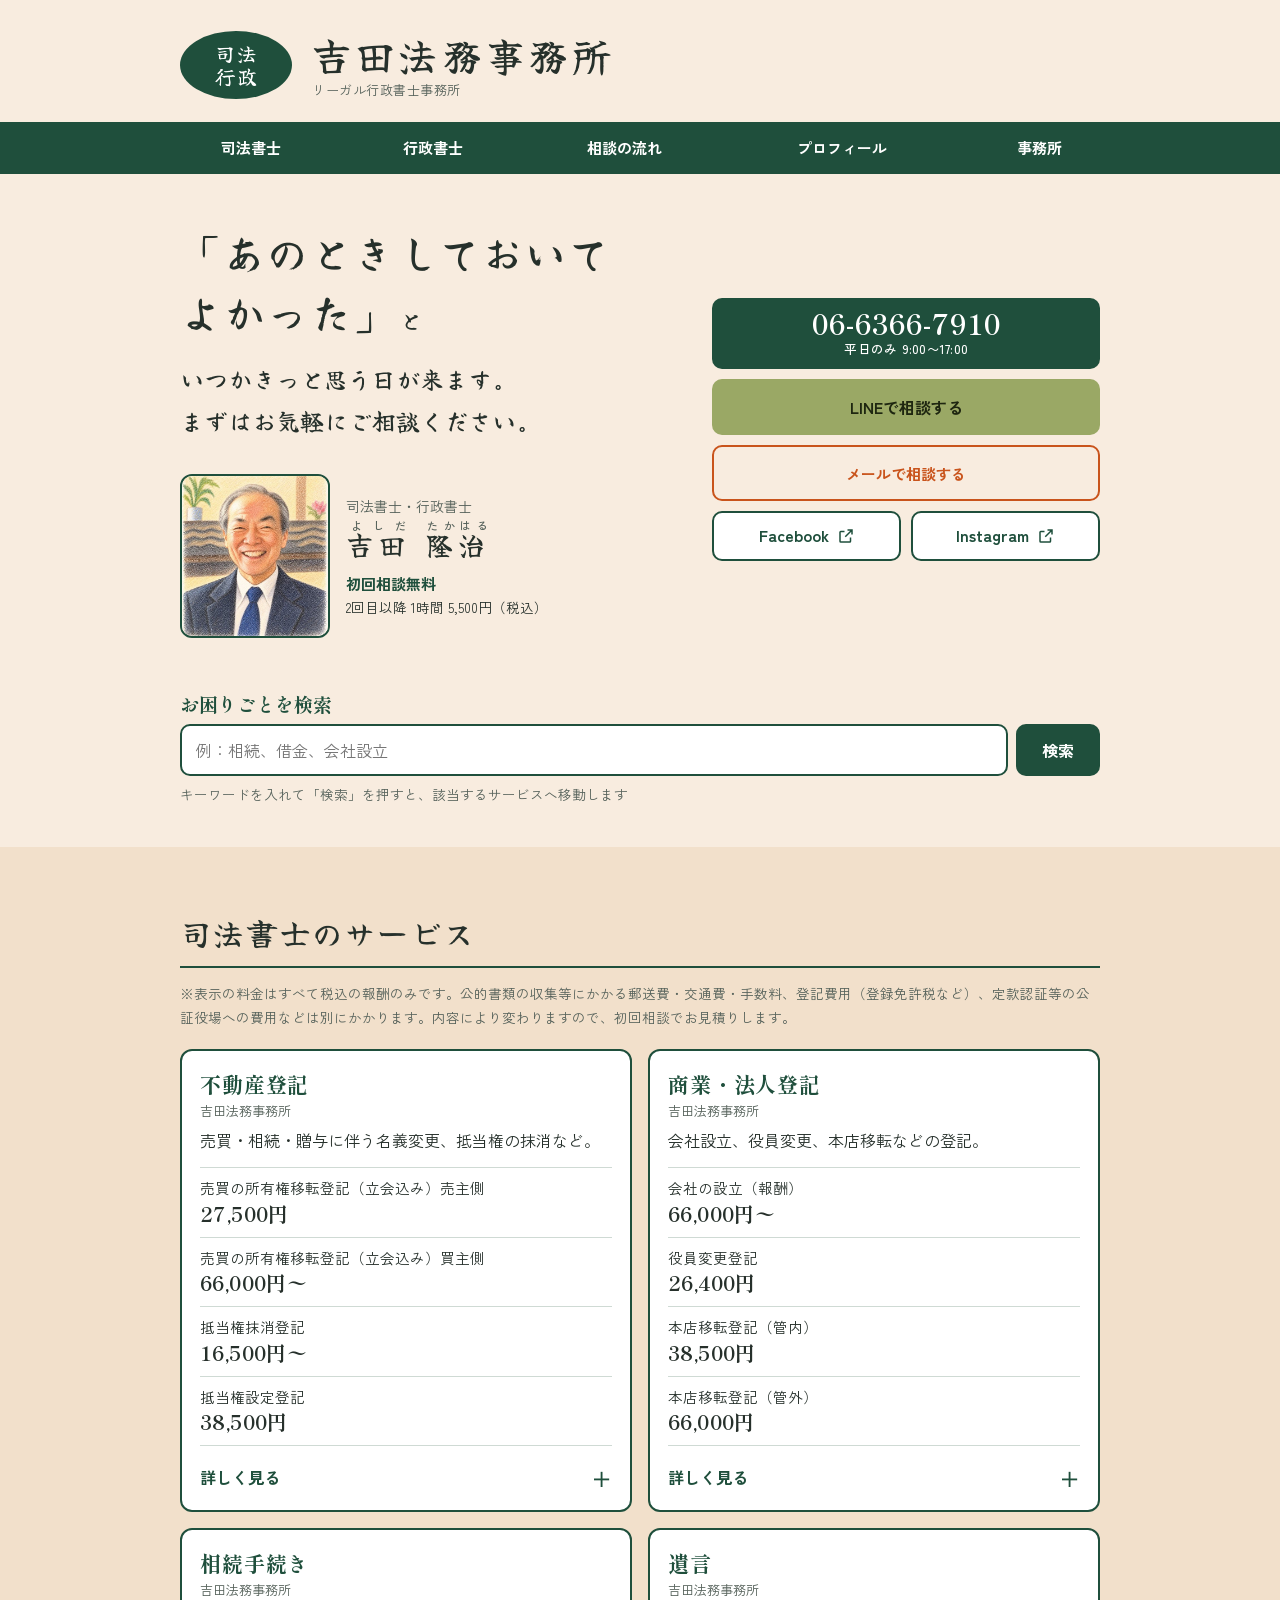
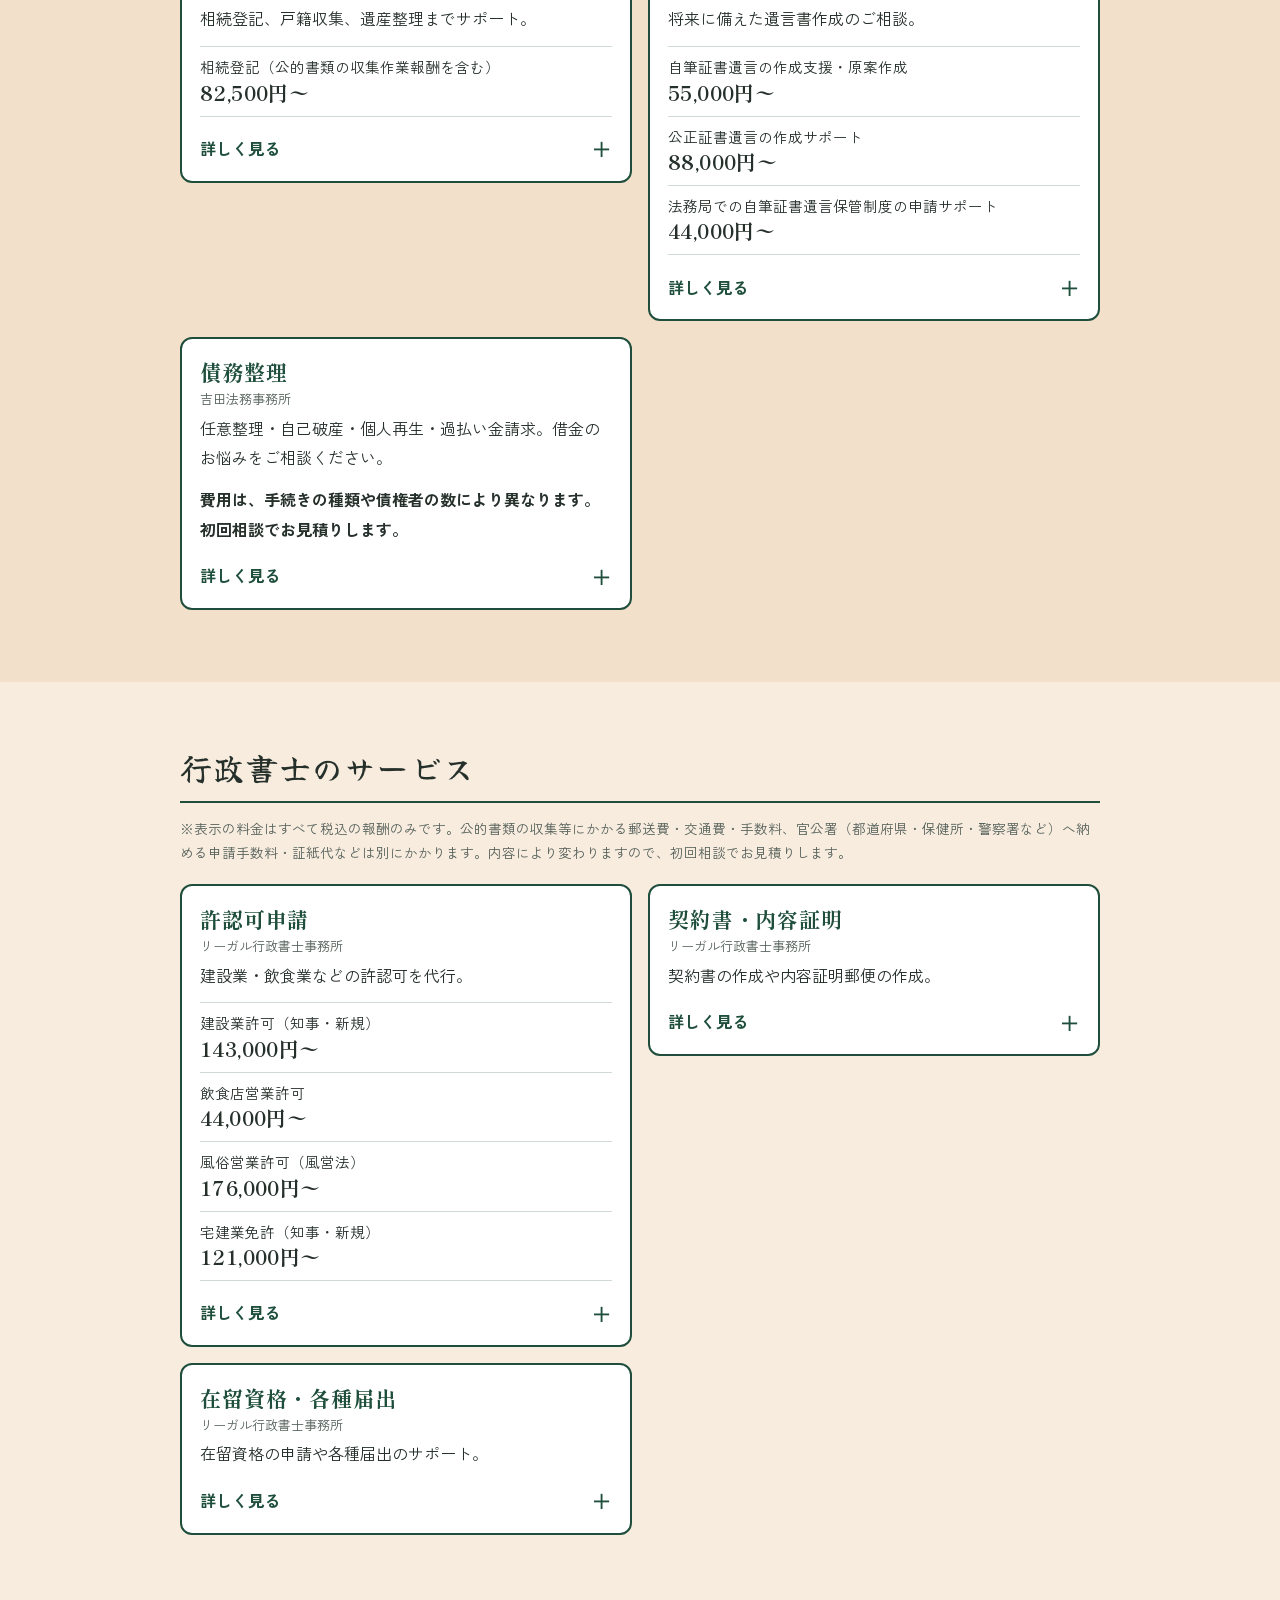
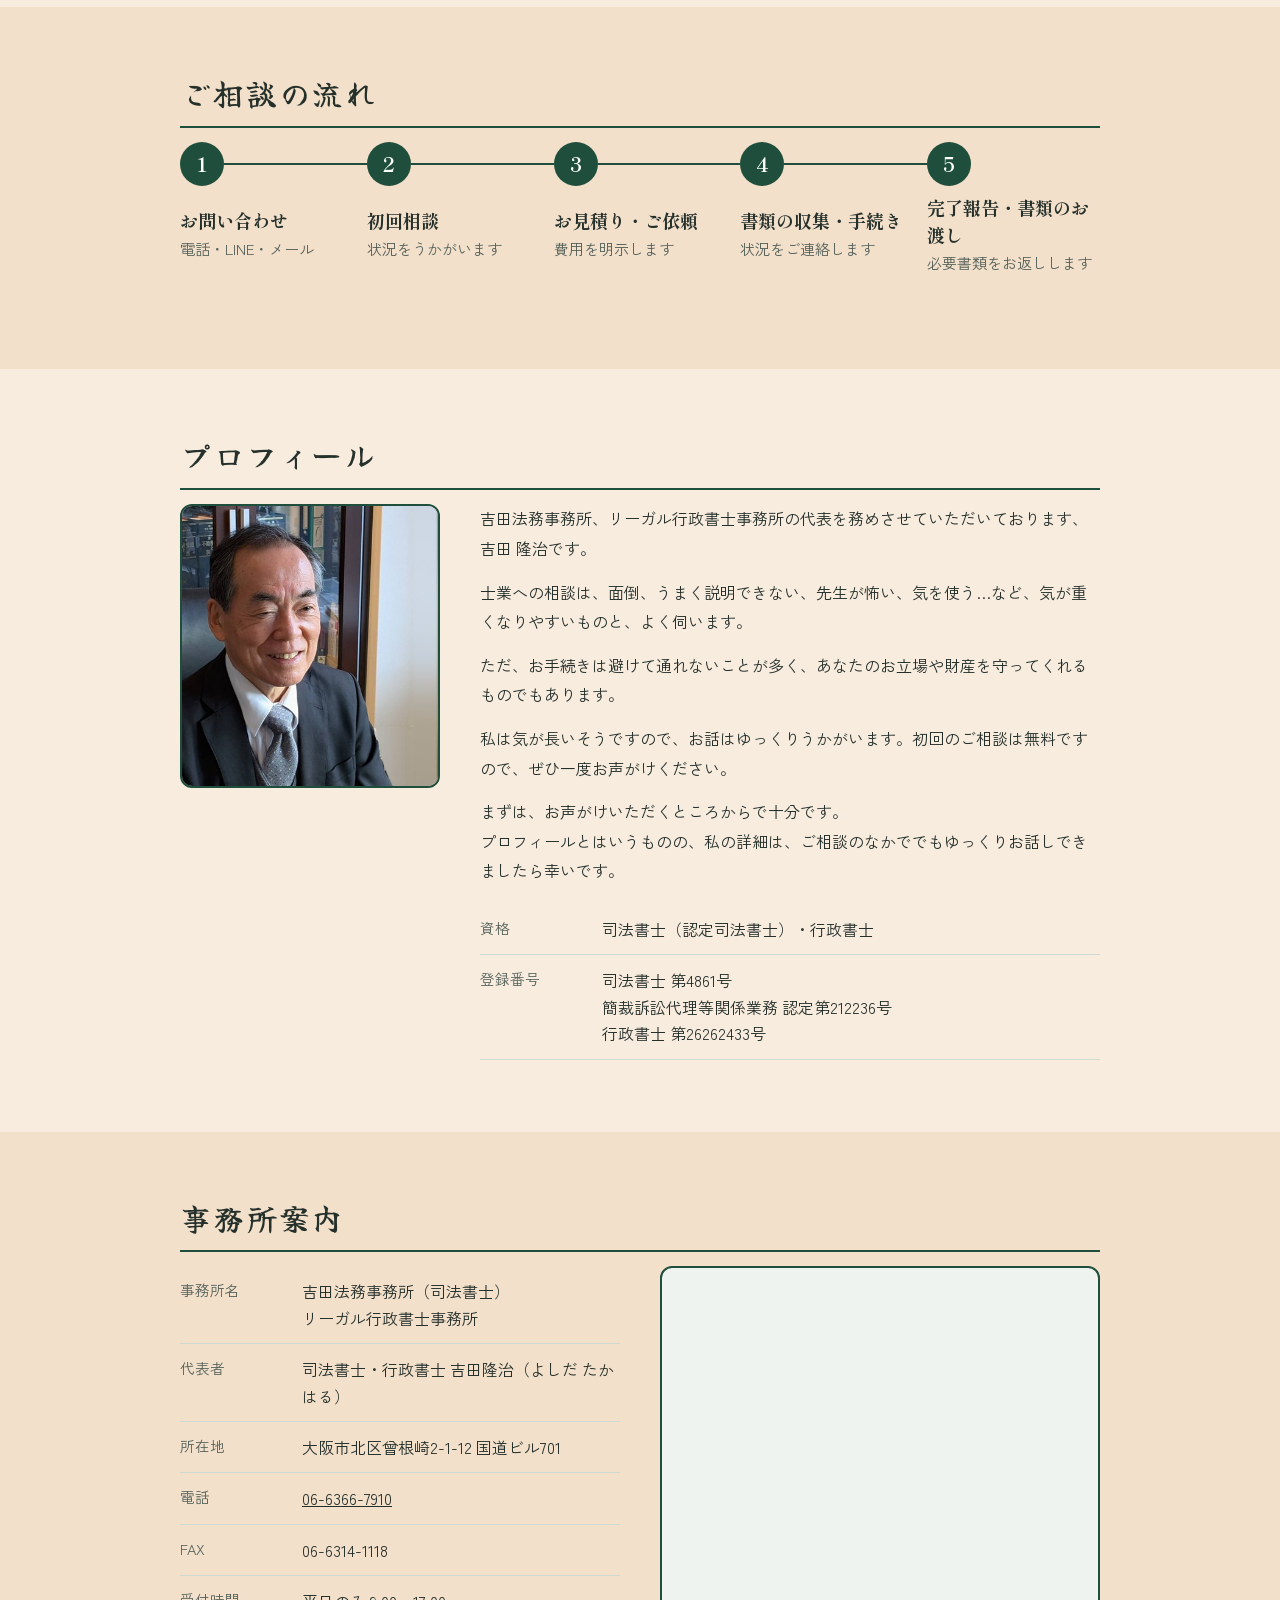
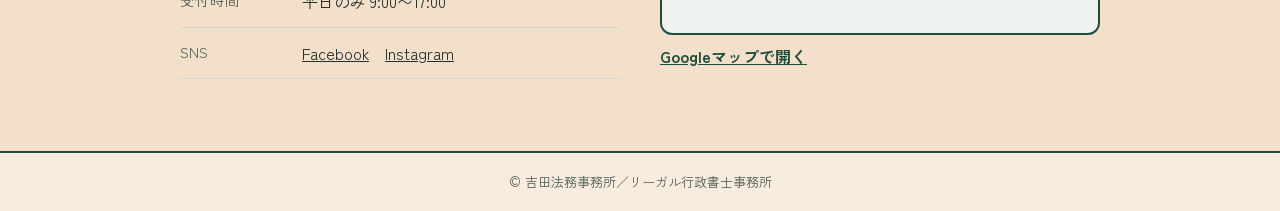
==== commit c9f21b29: "確認用ページ：法律面の確認結果（受付時間・登記の金額・債務整理の文言）を反映 Co-Authored-By: Claude Sonnet 5.5 <noreply@anthropic.com> Cla" ====
--- a/case-2611-a8f3/index.html
+++ b/case-2611-a8f3/index.html
@@ -1,8 +1,8 @@
 <!doctype html>
 <html lang="ja">
 <head>
+<meta name="robots" content="noindex, nofollow">
 <meta charset="utf-8">
-<meta name="robots" content="noindex, nofollow">
 <meta name="viewport" content="width=device-width, initial-scale=1">
 <title>吉田法務事務所｜大阪市北区の司法書士・行政書士</title>
 <meta name="description" content="大阪市北区曾根崎の司法書士・行政書士事務所。不動産登記、相続、会社設立、遺言、債務整理、許認可申請などのご相談を承ります。初回相談無料。">
@@ -188,7 +188,7 @@
       </div>
     </div>
     <div class="contact" id="contact">
-      <a class="btn btn-tel" href="tel:0663667910">06-6366-7910<small>平日 9:00〜18:00（土日祝は要予約）</small></a>
+      <a class="btn btn-tel" href="tel:0663667910">06-6366-7910<small>平日のみ 9:00〜17:00</small></a>
       <a class="btn btn-line" href="https://lin.ee/ox8c9HK" target="_blank" rel="noopener">LINEで相談する</a>
       <a class="btn btn-mail" href="mailto:yoshidahoumujimusho@gmail.com">メールで相談する</a>
       <div class="sns"><a href="https://www.facebook.com/share/156BoX4msZd/" target="_blank" rel="noopener">Facebook<svg viewBox="0 0 24 24" fill="none" stroke="currentColor" stroke-width="2" aria-hidden="true"><path d="M14 4h6v6M20 4l-9 9M18 14v5a1 1 0 0 1-1 1H5a1 1 0 0 1-1-1V7a1 1 0 0 1 1-1h5"/></svg></a><a href="https://www.instagram.com/yoshidahoumujimusho/" target="_blank" rel="noopener">Instagram<svg viewBox="0 0 24 24" fill="none" stroke="currentColor" stroke-width="2" aria-hidden="true"><path d="M14 4h6v6M20 4l-9 9M18 14v5a1 1 0 0 1-1 1H5a1 1 0 0 1-1-1V7a1 1 0 0 1 1-1h5"/></svg></a></div>
@@ -214,10 +214,10 @@
         <p class="office-name">吉田法務事務所</p>
         <p class="lead">売買・相続・贈与に伴う名義変更、抵当権の抹消など。</p>
         <dl class="prices">
-          <div><dt>売買の所有権移転登記（立会込み）売主側</dt><dd>44,000円〜</dd></div>
+          <div><dt>売買の所有権移転登記（立会込み）売主側</dt><dd>27,500円</dd></div>
           <div><dt>売買の所有権移転登記（立会込み）買主側</dt><dd>66,000円〜</dd></div>
           <div><dt>抵当権抹消登記</dt><dd>16,500円〜</dd></div>
-          <div><dt>抵当権設定登記</dt><dd>44,000円〜</dd></div>
+          <div><dt>抵当権設定登記</dt><dd>38,500円</dd></div>
         </dl>
         <details><summary>詳しく見る</summary><div class="detail">
           <h4>こんなときに</h4><ul><li>不動産を購入・売却した</li><li>親から家や土地をもらう</li><li>住宅ローンを完済した</li><li>離婚で名義を変えたい</li><li>土地・家を担保にお金を借りたい</li></ul>
@@ -232,8 +232,9 @@
         <p class="lead">会社設立、役員変更、本店移転などの登記。</p>
         <dl class="prices">
           <div><dt>会社の設立（報酬）</dt><dd>66,000円〜</dd></div>
-          <div><dt>役員変更登記</dt><dd>24,200円〜</dd></div>
-          <div><dt>本店移転登記</dt><dd>36,300円〜</dd></div>
+          <div><dt>役員変更登記</dt><dd>26,400円</dd></div>
+          <div><dt>本店移転登記（管内）</dt><dd>38,500円</dd></div>
+          <div><dt>本店移転登記（管外）</dt><dd>66,000円</dd></div>
         </dl>
         <details><summary>詳しく見る</summary><div class="detail">
           <h4>こんなときに</h4><ul><li>会社を作りたい</li><li>役員が変わった・任期が来た</li><li>本店を移転する、社名を変える</li></ul>
@@ -277,12 +278,11 @@
         <p class="lead">任意整理・自己破産・個人再生・過払い金請求。借金のお悩みをご相談ください。</p>
         <p class="price-text">費用は、手続きの種類や債権者の数により異なります。初回相談でお見積りします。</p>
         <details><summary>詳しく見る</summary><div class="detail">
-          <h4>こんなときに</h4><ul><li>返済が苦しい</li><li>督促の連絡が来ている</li><li>分割で返せなくなり、一括請求された</li><li>各社への毎月の返済を、代わりに送金してほしい</li></ul>
-          <h4>主な手続き</h4><ul><li>任意整理：債権者との交渉（返済条件の見直しの協議）</li><li>個人再生：裁判所に提出する書類の作成支援</li><li>自己破産：裁判所に提出する書類の作成支援</li><li>過払い金返還請求</li><li>返済の代行（支払代行）：和解後の毎月の返済を、代わりに各社へ送金します（任意）</li></ul>
+          <h4>こんなときに</h4><ul><li>返済が苦しい</li><li>督促の連絡が来ている</li><li>分割で返せなくなり、一括請求された</li></ul>
+          <h4>主な手続き</h4><ul><li>任意整理：債権者との交渉（返済条件の見直しの協議）</li><li>個人再生：裁判所に提出する書類の作成支援</li><li>自己破産：裁判所に提出する書類の作成支援</li><li>過払い金返還請求</li></ul>
           <h4>必要書類の例</h4><ul><li>借入先と金額のわかる資料</li><li>取引明細・請求書</li><li>収入のわかる資料（給与明細など）</li></ul>
           <p class="small">※個人再生・自己破産は、裁判所に提出する書類の作成をサポートします。個々の債権の額が140万円を超える場合は、交渉・訴訟の代理は司法書士にはできないため、弁護士へのご相談をご案内します。</p>
-          <p class="small">※債務整理は、ご依頼をお受けする前に、必ず面談（対面またはオンライン）を行い、手続きの内容・費用・見通しをご説明します。結果をお約束するものではありません。</p>
-          <p class="small">※返済の代行は、ご希望の方のみお受けします（ご利用の強制はありません）。お預かりしたお金は、事務所の財産と分けた債務整理専用の口座で管理します。手数料は、事前にご説明します。</p>
+          <p class="small">※債務整理は、ご依頼をお受けする前に、必ず司法書士本人が直接お会いして、手続きの内容・費用・見通しをご説明します。ご来所が難しいご事情がある場合は、ご相談ください。結果をお約束するものではありません。</p>
         </div></details>
       </article>
     </div>
@@ -374,7 +374,7 @@
       <div><dt>所在地</dt><dd>大阪市北区曾根崎2-1-12 国道ビル701</dd></div>
       <div><dt>電話</dt><dd><a href="tel:0663667910">06-6366-7910</a></dd></div>
       <div><dt>FAX</dt><dd>06-6314-1118</dd></div>
-      <div><dt>受付時間</dt><dd>平日 9:00〜18:00（土日祝は要予約）</dd></div>
+      <div><dt>受付時間</dt><dd>平日のみ 9:00〜17:00</dd></div>
       <div><dt>SNS</dt><dd><a href="https://www.facebook.com/share/156BoX4msZd/" target="_blank" rel="noopener">Facebook</a>　<a href="https://www.instagram.com/yoshidahoumujimusho/" target="_blank" rel="noopener">Instagram</a></dd></div>
     </dl>
     <div class="map">
